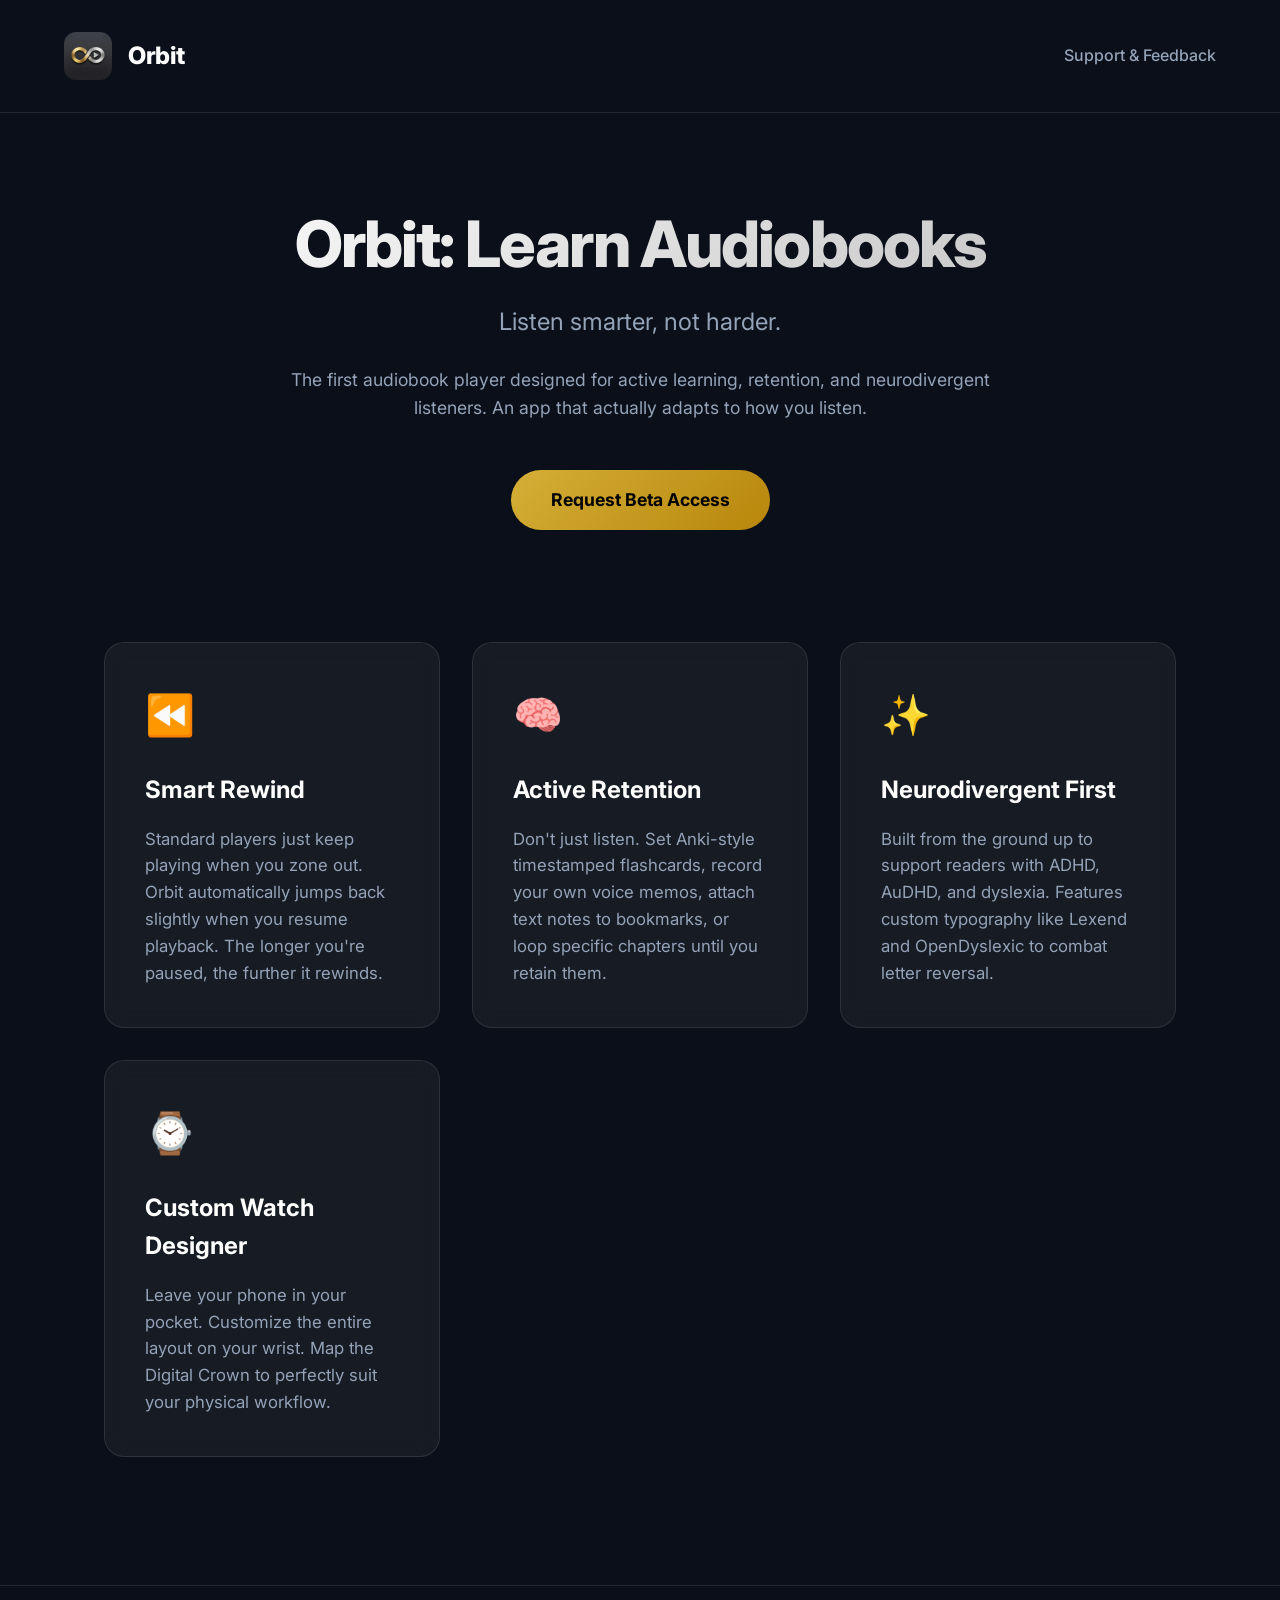
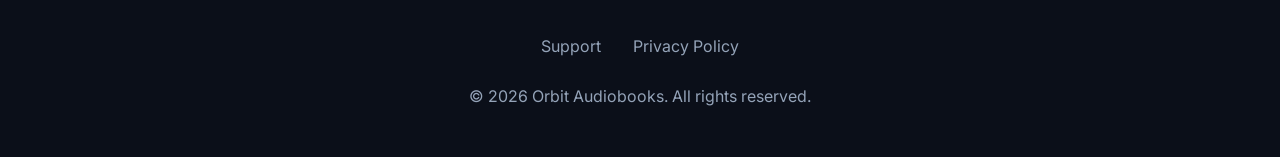
==== docs/index.html @ 8f9b7d18 "Add GitHub Pages site for Marketing and Privacy Policy" ====
<!DOCTYPE html>
<html lang="en">
<head>
    <meta charset="UTF-8">
    <meta name="viewport" content="width=device-width, initial-scale=1.0">
    <title>Orbit: Learn Audiobooks</title>
    <meta name="description" content="Orbit is the first audiobook player designed for active learning, retention, and neurodivergent listeners.">
    <link rel="stylesheet" href="styles.css">
    <!-- Favicon -->
    <link rel="icon" type="image/png" href="assets/icon.png">
</head>
<body>
    <header>
        <div class="logo-container">
            <img src="assets/icon.png" alt="Orbit App Icon">
            <span class="logo-text">Orbit</span>
        </div>
        <nav>
            <a href="https://github.com/dfakkeldy/Orbit_Audiobooks/issues" target="_blank" rel="noopener noreferrer">Support & Feedback</a>
        </nav>
    </header>

    <main>
        <section class="hero">
            <h1>Orbit: Learn Audiobooks</h1>
            <p>Listen smarter, not harder.</p>
            <p style="font-size: 1.1rem; max-width: 700px; margin: -1.5rem auto 3rem auto; color: var(--text-secondary);">
                The first audiobook player designed for active learning, retention, and neurodivergent listeners. An app that actually adapts to how you listen.
            </p>
            <!-- Using an anchor pointing to GitHub Issues as a placeholder since it's in beta -->
            <a href="https://github.com/dfakkeldy/Orbit_Audiobooks/issues" class="cta-button" target="_blank" rel="noopener noreferrer">Request Beta Access</a>
        </section>

        <section class="features">
            <div class="feature-card">
                <div class="feature-icon">⏪</div>
                <h3>Smart Rewind</h3>
                <p>Standard players just keep playing when you zone out. Orbit automatically jumps back slightly when you resume playback. The longer you're paused, the further it rewinds.</p>
            </div>
            
            <div class="feature-card">
                <div class="feature-icon">🧠</div>
                <h3>Active Retention</h3>
                <p>Don't just listen. Set Anki-style timestamped flashcards, record your own voice memos, attach text notes to bookmarks, or loop specific chapters until you retain them.</p>
            </div>
            
            <div class="feature-card">
                <div class="feature-icon">✨</div>
                <h3>Neurodivergent First</h3>
                <p>Built from the ground up to support readers with ADHD, AuDHD, and dyslexia. Features custom typography like Lexend and OpenDyslexic to combat letter reversal.</p>
            </div>

            <div class="feature-card">
                <div class="feature-icon">⌚</div>
                <h3>Custom Watch Designer</h3>
                <p>Leave your phone in your pocket. Customize the entire layout on your wrist. Map the Digital Crown to perfectly suit your physical workflow.</p>
            </div>
        </section>
    </main>

    <footer>
        <div class="footer-links">
            <a href="https://github.com/dfakkeldy/Orbit_Audiobooks/issues" target="_blank" rel="noopener noreferrer">Support</a>
            <a href="privacy.html">Privacy Policy</a>
        </div>
        <p>&copy; 2026 Orbit Audiobooks. All rights reserved.</p>
    </footer>
</body>
</html>
---- docs/styles.css ----
@import url('https://fonts.googleapis.com/css2?family=Inter:wght@400;500;700;800&display=swap');

:root {
  --bg-color: #0b0f19;
  --text-primary: #ffffff;
  --text-secondary: #94a3b8;
  --accent-gold: #d4af37;
  --accent-silver: #c0c0c0;
  --glass-bg: rgba(255, 255, 255, 0.05);
  --glass-border: rgba(255, 255, 255, 0.1);
}

* {
  margin: 0;
  padding: 0;
  box-sizing: border-box;
}

body {
  font-family: 'Inter', sans-serif;
  background-color: var(--bg-color);
  color: var(--text-primary);
  line-height: 1.6;
  min-height: 100vh;
  display: flex;
  flex-direction: column;
}

/* Header */
header {
  padding: 2rem 5%;
  display: flex;
  justify-content: space-between;
  align-items: center;
  border-bottom: 1px solid var(--glass-border);
}

.logo-container {
  display: flex;
  align-items: center;
  gap: 1rem;
}

.logo-container img {
  width: 48px;
  height: 48px;
  border-radius: 12px;
}

.logo-text {
  font-size: 1.5rem;
  font-weight: 800;
  letter-spacing: -0.02em;
}

nav a {
  color: var(--text-secondary);
  text-decoration: none;
  font-weight: 500;
  transition: color 0.2s;
}

nav a:hover {
  color: var(--text-primary);
}

/* Main Content */
main {
  flex: 1;
  padding: 4rem 5%;
  max-width: 1200px;
  margin: 0 auto;
}

.hero {
  text-align: center;
  margin-bottom: 5rem;
  padding: 2rem 0;
}

.hero h1 {
  font-size: 4rem;
  font-weight: 800;
  line-height: 1.1;
  margin-bottom: 1.5rem;
  background: linear-gradient(135deg, #ffffff 0%, var(--accent-silver) 100%);
  -webkit-background-clip: text;
  -webkit-text-fill-color: transparent;
  letter-spacing: -0.03em;
}

.hero p {
  font-size: 1.5rem;
  color: var(--text-secondary);
  max-width: 600px;
  margin: 0 auto 3rem auto;
}

.cta-button {
  display: inline-block;
  background: linear-gradient(135deg, var(--accent-gold) 0%, #b8860b 100%);
  color: #000;
  padding: 1rem 2.5rem;
  border-radius: 30px;
  text-decoration: none;
  font-weight: 700;
  font-size: 1.1rem;
  transition: transform 0.2s, box-shadow 0.2s;
  border: none;
  cursor: pointer;
}

.cta-button:hover {
  transform: translateY(-2px);
  box-shadow: 0 10px 20px rgba(212, 175, 55, 0.2);
}

/* Features Grid */
.features {
  display: grid;
  grid-template-columns: repeat(auto-fit, minmax(300px, 1fr));
  gap: 2rem;
  margin-bottom: 4rem;
}

.feature-card {
  background: var(--glass-bg);
  border: 1px solid var(--glass-border);
  border-radius: 20px;
  padding: 2.5rem;
  backdrop-filter: blur(10px);
  transition: transform 0.3s ease, background 0.3s ease;
}

.feature-card:hover {
  transform: translateY(-5px);
  background: rgba(255, 255, 255, 0.08);
}

.feature-icon {
  font-size: 2.5rem;
  margin-bottom: 1.5rem;
}

.feature-card h3 {
  font-size: 1.5rem;
  margin-bottom: 1rem;
  font-weight: 700;
}

.feature-card p {
  color: var(--text-secondary);
  font-size: 1.05rem;
}

/* Privacy Policy specific */
.legal-content {
  max-width: 800px;
  margin: 0 auto;
}

.legal-content h1 {
  font-size: 2.5rem;
  margin-bottom: 1rem;
}

.legal-content h2 {
  font-size: 1.5rem;
  margin-top: 2rem;
  margin-bottom: 1rem;
  color: var(--accent-gold);
}

.legal-content p, .legal-content ul {
  margin-bottom: 1.5rem;
  color: var(--text-secondary);
}

.legal-content ul {
  padding-left: 1.5rem;
}

/* Footer */
footer {
  text-align: center;
  padding: 3rem 5%;
  border-top: 1px solid var(--glass-border);
  color: var(--text-secondary);
}

.footer-links {
  display: flex;
  justify-content: center;
  gap: 2rem;
  margin-bottom: 1.5rem;
}

.footer-links a {
  color: var(--text-secondary);
  text-decoration: none;
  transition: color 0.2s;
}

.footer-links a:hover {
  color: var(--text-primary);
}

@media (max-width: 768px) {
  .hero h1 {
    font-size: 2.5rem;
  }
  .hero p {
    font-size: 1.2rem;
  }
}
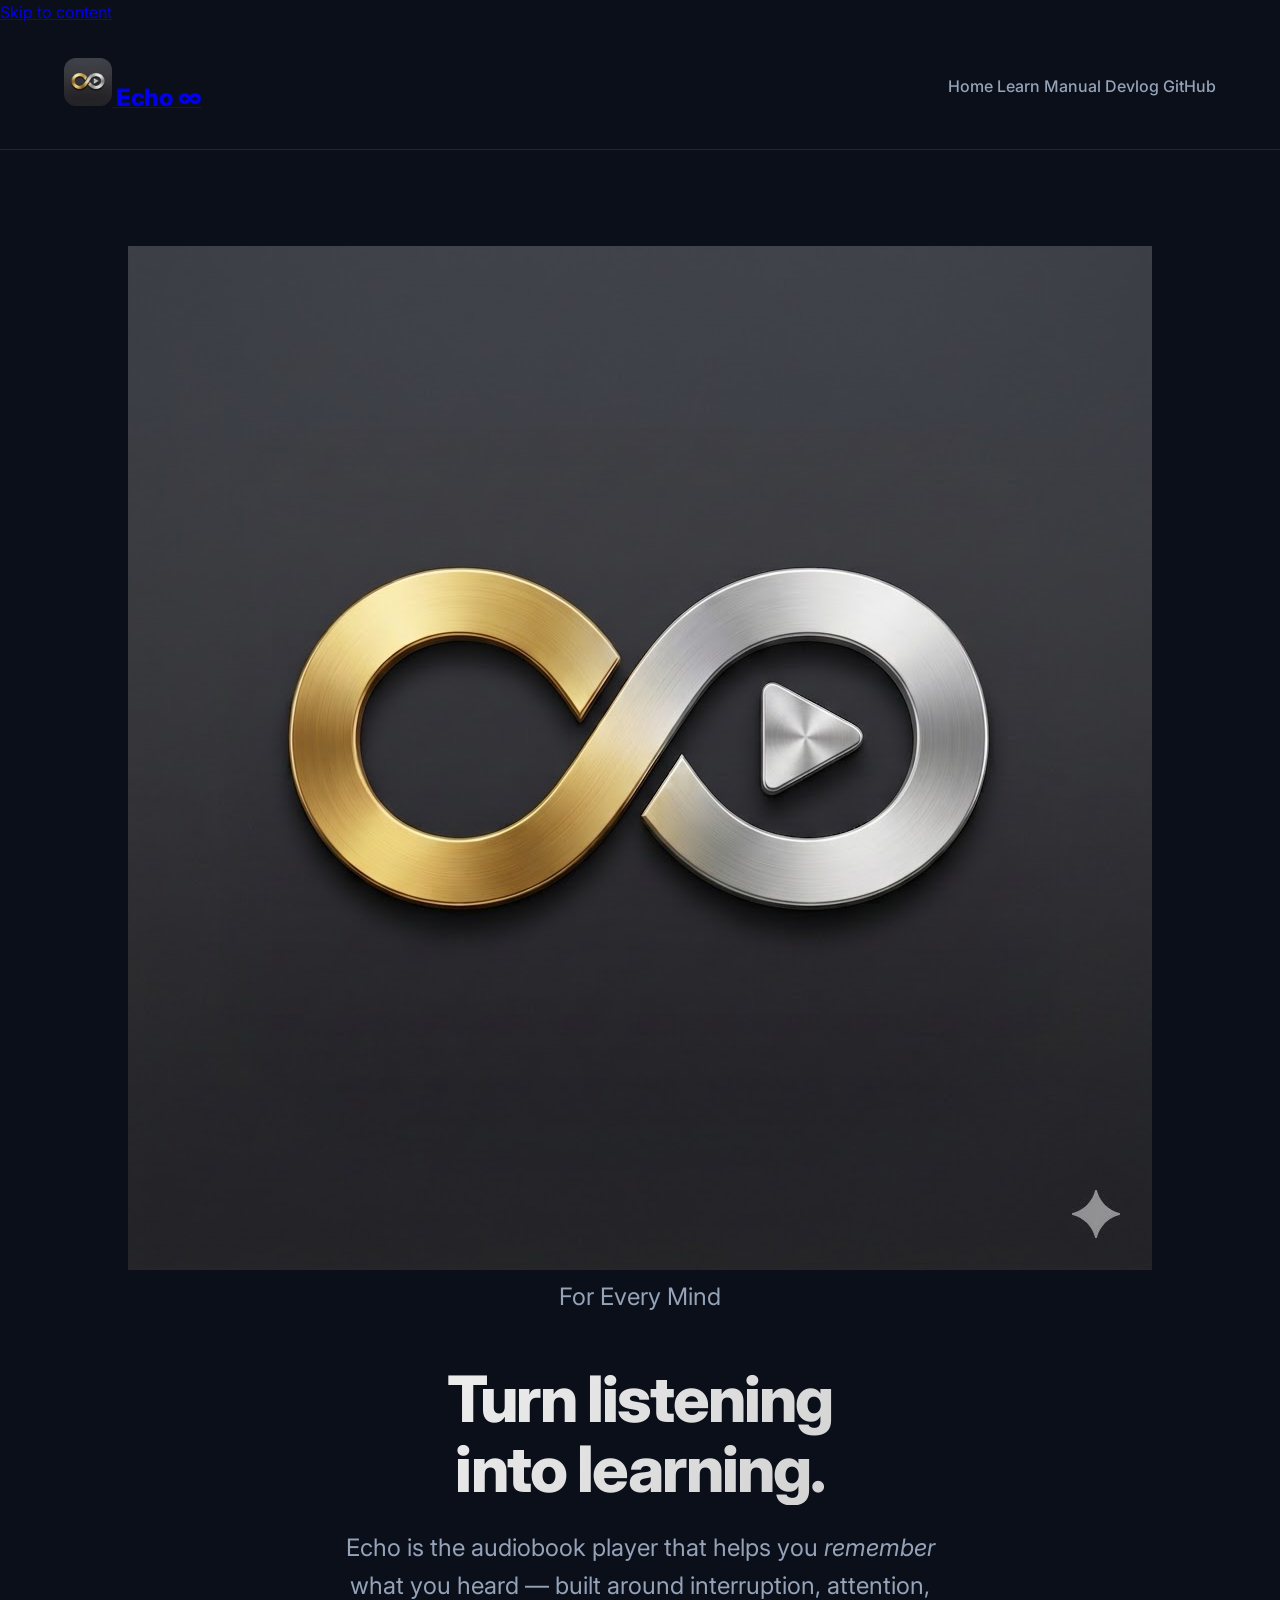
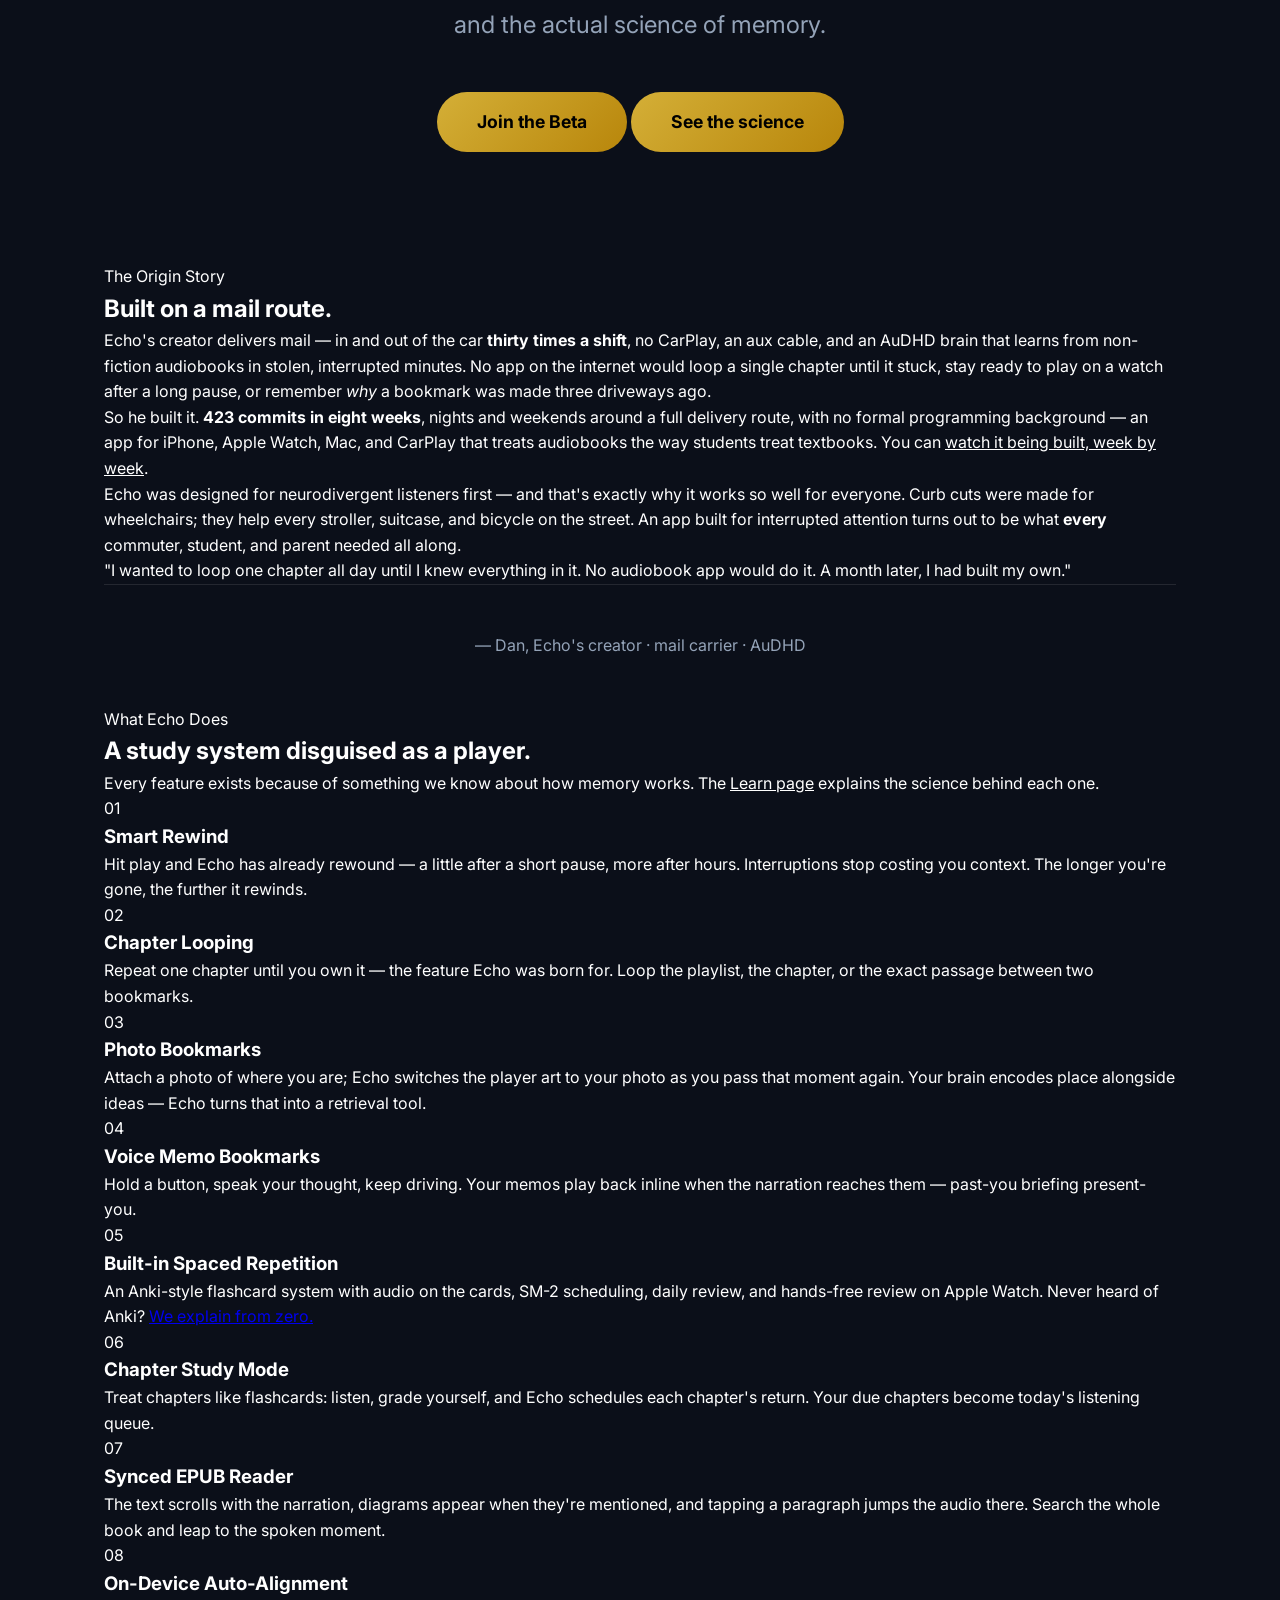
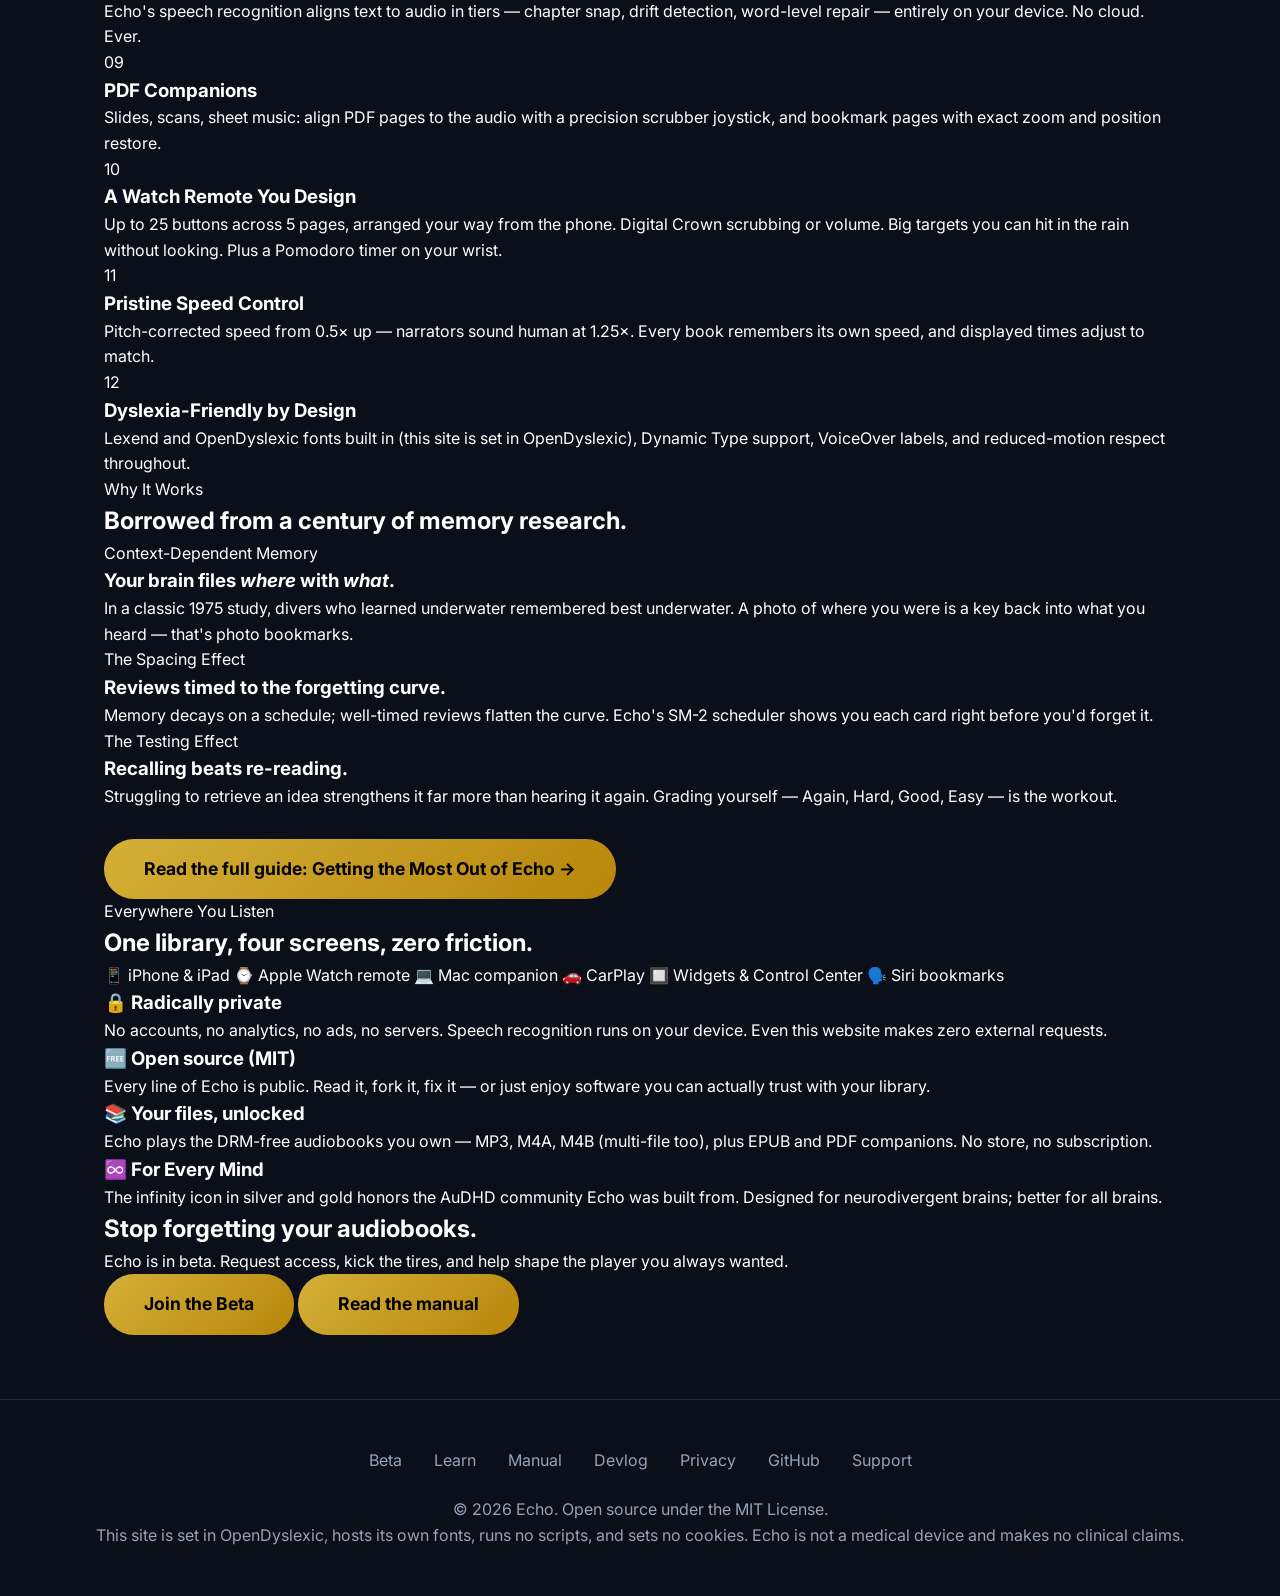
==== commit 7611b3e0: "docs(testflight): add beta funnel page, tester guide, and version-controlled TestFlight copy - docs/" ====
--- a/docs/index.html
+++ b/docs/index.html
@@ -3,67 +3,245 @@
 <head>
     <meta charset="UTF-8">
     <meta name="viewport" content="width=device-width, initial-scale=1.0">
-    <title>Orbit: Learn Audiobooks</title>
-    <meta name="description" content="Orbit is the first audiobook player designed for active learning, retention, and neurodivergent listeners.">
+    <title>Echo: Audiobook Study Player — Turn Listening into Learning</title>
+    <meta name="description" content="Echo is the open-source audiobook player built for learning and retention: chapter looping, smart rewind, photo & voice bookmarks, a synced EPUB/PDF reader, and built-in spaced repetition. Designed for AuDHD brains. Better for every brain.">
+    <meta property="og:title" content="Echo: Audiobook Study Player">
+    <meta property="og:description" content="The audiobook player that helps you remember what you heard. For Every Mind.">
+    <meta property="og:image" content="https://dfakkeldy.github.io/Echo/assets/icon.png">
+    <meta property="og:url" content="https://dfakkeldy.github.io/Echo/">
+    <meta property="og:type" content="website">
     <link rel="stylesheet" href="styles.css">
-    <!-- Favicon -->
     <link rel="icon" type="image/png" href="assets/icon.png">
 </head>
 <body>
-    <header>
+    <a class="skip-link" href="#main">Skip to content</a>
+
+    <header class="site-header">
         <div class="logo-container">
-            <img src="assets/icon.png" alt="Orbit App Icon">
-            <span class="logo-text">Orbit</span>
+            <a href="index.html">
+                <img src="assets/icon.png" alt="Echo app icon — an infinity symbol in silver and gold">
+                <span class="logo-text">Echo <span class="infinity">∞</span></span>
+            </a>
         </div>
-        <nav>
-            <a href="https://github.com/dfakkeldy/Orbit_Audiobooks/issues" target="_blank" rel="noopener noreferrer">Support & Feedback</a>
+        <nav class="site-nav" aria-label="Main">
+            <a href="index.html" aria-current="page">Home</a>
+            <a href="learn.html">Learn</a>
+            <a href="manual.html">Manual</a>
+            <a href="devlog.html">Devlog</a>
+            <a class="nav-cta" href="https://github.com/dfakkeldy/Echo" target="_blank" rel="noopener noreferrer">GitHub</a>
         </nav>
     </header>
 
-    <main>
+    <main id="main">
         <section class="hero">
-            <h1>Orbit: Learn Audiobooks</h1>
-            <p>Listen smarter, not harder.</p>
-            <p style="font-size: 1.1rem; max-width: 700px; margin: -1.5rem auto 3rem auto; color: var(--text-secondary);">
-                The first audiobook player designed for active learning, retention, and neurodivergent listeners. An app that actually adapts to how you listen.
+            <div class="echo-stage" aria-hidden="true">
+                <div class="echo-ring"></div>
+                <div class="echo-ring"></div>
+                <div class="echo-ring"></div>
+                <img src="assets/icon.png" alt="">
+            </div>
+            <p class="hero-kicker fade-up">For Every Mind</p>
+            <h1 class="fade-up d1">Turn listening<br>into learning.</h1>
+            <p class="tagline fade-up d2">
+                Echo is the audiobook player that helps you <em>remember</em> what you heard —
+                built around interruption, attention, and the actual science of memory.
             </p>
-            <!-- Using an anchor pointing to GitHub Issues as a placeholder since it's in beta -->
-            <a href="https://github.com/dfakkeldy/Orbit_Audiobooks/issues" class="cta-button" target="_blank" rel="noopener noreferrer">Request Beta Access</a>
-        </section>
-
-        <section class="features">
-            <div class="feature-card">
-                <div class="feature-icon">⏪</div>
-                <h3>Smart Rewind</h3>
-                <p>Standard players just keep playing when you zone out. Orbit automatically jumps back slightly when you resume playback. The longer you're paused, the further it rewinds.</p>
-            </div>
-            
-            <div class="feature-card">
-                <div class="feature-icon">🧠</div>
-                <h3>Active Retention</h3>
-                <p>Don't just listen. Set Anki-style timestamped flashcards, record your own voice memos, attach text notes to bookmarks, or loop specific chapters until you retain them.</p>
-            </div>
-            
-            <div class="feature-card">
-                <div class="feature-icon">✨</div>
-                <h3>Neurodivergent First</h3>
-                <p>Built from the ground up to support readers with ADHD, AuDHD, and dyslexia. Features custom typography like Lexend and OpenDyslexic to combat letter reversal.</p>
-            </div>
-
-            <div class="feature-card">
-                <div class="feature-icon">⌚</div>
-                <h3>Custom Watch Designer</h3>
-                <p>Leave your phone in your pocket. Customize the entire layout on your wrist. Map the Digital Crown to perfectly suit your physical workflow.</p>
+            <div class="hero-ctas fade-up d3">
+                <a href="beta.html" class="cta-button">Join the Beta</a>
+                <a href="learn.html" class="cta-button secondary">See the science</a>
+            </div>
+        </section>
+
+        <section class="band" aria-labelledby="story-title">
+            <p class="section-label">The Origin Story</p>
+            <h2 class="section-title" id="story-title">Built on a mail route.</h2>
+            <div class="story">
+                <div class="story-text">
+                    <p>
+                        Echo's creator delivers mail — in and out of the car <strong>thirty times a shift</strong>,
+                        no CarPlay, an aux cable, and an AuDHD brain that learns from non-fiction audiobooks
+                        in stolen, interrupted minutes. No app on the internet would loop a single chapter until
+                        it stuck, stay ready to play on a watch after a long pause, or remember <em>why</em> a
+                        bookmark was made three driveways ago.
+                    </p>
+                    <p>
+                        So he built it. <strong>423 commits in eight weeks</strong>, nights and weekends around a
+                        full delivery route, with no formal programming background — an app for iPhone, Apple Watch,
+                        Mac, and CarPlay that treats audiobooks the way students treat textbooks. You can
+                        <a href="devlog.html" style="color: var(--link);">watch it being built, week by week</a>.
+                    </p>
+                    <p>
+                        Echo was designed for neurodivergent listeners first — and that's exactly why it works so
+                        well for everyone. Curb cuts were made for wheelchairs; they help every stroller, suitcase,
+                        and bicycle on the street. An app built for interrupted attention turns out to be what
+                        <strong>every</strong> commuter, student, and parent needed all along.
+                    </p>
+                </div>
+                <blockquote class="story-quote">
+                    "I wanted to loop one chapter all day until I knew everything in it.
+                    No audiobook app would do it. A month later, I had built my own."
+                    <footer>— Dan, Echo's creator · mail carrier · AuDHD</footer>
+                </blockquote>
+            </div>
+        </section>
+
+        <section class="band" aria-labelledby="features-title">
+            <p class="section-label">What Echo Does</p>
+            <h2 class="section-title" id="features-title">A study system disguised as a player.</h2>
+            <p class="section-lead">
+                Every feature exists because of something we know about how memory works.
+                The <a href="learn.html" style="color: var(--link);">Learn page</a> explains the science behind each one.
+            </p>
+            <div class="num-grid">
+                <article class="num-card">
+                    <span class="num">01</span>
+                    <h3>Smart Rewind</h3>
+                    <p>Hit play and Echo has already rewound — a little after a short pause, more after hours. Interruptions stop costing you context. The longer you're gone, the further it rewinds.</p>
+                </article>
+                <article class="num-card">
+                    <span class="num">02</span>
+                    <h3>Chapter Looping</h3>
+                    <p>Repeat one chapter until you own it — the feature Echo was born for. Loop the playlist, the chapter, or the exact passage between two bookmarks.</p>
+                </article>
+                <article class="num-card">
+                    <span class="num">03</span>
+                    <h3>Photo Bookmarks</h3>
+                    <p>Attach a photo of where you are; Echo switches the player art to your photo as you pass that moment again. Your brain encodes place alongside ideas — Echo turns that into a retrieval tool.</p>
+                </article>
+                <article class="num-card">
+                    <span class="num">04</span>
+                    <h3>Voice Memo Bookmarks</h3>
+                    <p>Hold a button, speak your thought, keep driving. Your memos play back inline when the narration reaches them — past-you briefing present-you.</p>
+                </article>
+                <article class="num-card">
+                    <span class="num">05</span>
+                    <h3>Built-in Spaced Repetition</h3>
+                    <p>An Anki-style flashcard system with audio on the cards, SM-2 scheduling, daily review, and hands-free review on Apple Watch. Never heard of Anki? <a href="learn.html#srs">We explain from zero.</a></p>
+                </article>
+                <article class="num-card">
+                    <span class="num">06</span>
+                    <h3>Chapter Study Mode</h3>
+                    <p>Treat chapters like flashcards: listen, grade yourself, and Echo schedules each chapter's return. Your due chapters become today's listening queue.</p>
+                </article>
+                <article class="num-card">
+                    <span class="num">07</span>
+                    <h3>Synced EPUB Reader</h3>
+                    <p>The text scrolls with the narration, diagrams appear when they're mentioned, and tapping a paragraph jumps the audio there. Search the whole book and leap to the spoken moment.</p>
+                </article>
+                <article class="num-card">
+                    <span class="num">08</span>
+                    <h3>On-Device Auto-Alignment</h3>
+                    <p>Echo's speech recognition aligns text to audio in tiers — chapter snap, drift detection, word-level repair — entirely on your device. No cloud. Ever.</p>
+                </article>
+                <article class="num-card">
+                    <span class="num">09</span>
+                    <h3>PDF Companions</h3>
+                    <p>Slides, scans, sheet music: align PDF pages to the audio with a precision scrubber joystick, and bookmark pages with exact zoom and position restore.</p>
+                </article>
+                <article class="num-card">
+                    <span class="num">10</span>
+                    <h3>A Watch Remote You Design</h3>
+                    <p>Up to 25 buttons across 5 pages, arranged your way from the phone. Digital Crown scrubbing or volume. Big targets you can hit in the rain without looking. Plus a Pomodoro timer on your wrist.</p>
+                </article>
+                <article class="num-card">
+                    <span class="num">11</span>
+                    <h3>Pristine Speed Control</h3>
+                    <p>Pitch-corrected speed from 0.5× up — narrators sound human at 1.25×. Every book remembers its own speed, and displayed times adjust to match.</p>
+                </article>
+                <article class="num-card">
+                    <span class="num">12</span>
+                    <h3>Dyslexia-Friendly by Design</h3>
+                    <p>Lexend and OpenDyslexic fonts built in (this site is set in OpenDyslexic), Dynamic Type support, VoiceOver labels, and reduced-motion respect throughout.</p>
+                </article>
+            </div>
+        </section>
+
+        <section class="band" aria-labelledby="science-title">
+            <p class="section-label">Why It Works</p>
+            <h2 class="section-title" id="science-title">Borrowed from a century of memory research.</h2>
+            <div class="science-strip">
+                <article class="science-card">
+                    <p class="phenomenon">Context-Dependent Memory</p>
+                    <h3>Your brain files <em>where</em> with <em>what</em>.</h3>
+                    <p>In a classic 1975 study, divers who learned underwater remembered best underwater. A photo of where you were is a key back into what you heard — that's photo bookmarks.</p>
+                </article>
+                <article class="science-card">
+                    <p class="phenomenon">The Spacing Effect</p>
+                    <h3>Reviews timed to the forgetting curve.</h3>
+                    <p>Memory decays on a schedule; well-timed reviews flatten the curve. Echo's SM-2 scheduler shows you each card right before you'd forget it.</p>
+                </article>
+                <article class="science-card">
+                    <p class="phenomenon">The Testing Effect</p>
+                    <h3>Recalling beats re-reading.</h3>
+                    <p>Struggling to retrieve an idea strengthens it far more than hearing it again. Grading yourself — Again, Hard, Good, Easy — is the workout.</p>
+                </article>
+            </div>
+            <p style="margin-top: 1.8rem;">
+                <a href="learn.html" class="cta-button secondary">Read the full guide: Getting the Most Out of Echo →</a>
+            </p>
+        </section>
+
+        <section class="band" aria-labelledby="platforms-title">
+            <p class="section-label">Everywhere You Listen</p>
+            <h2 class="section-title" id="platforms-title">One library, four screens, zero friction.</h2>
+            <div class="platform-row" role="list">
+                <span class="platform-chip" role="listitem">📱 iPhone &amp; iPad</span>
+                <span class="platform-chip" role="listitem">⌚ Apple Watch remote</span>
+                <span class="platform-chip" role="listitem">💻 Mac companion</span>
+                <span class="platform-chip" role="listitem">🚗 CarPlay</span>
+                <span class="platform-chip" role="listitem">🔲 Widgets &amp; Control Center</span>
+                <span class="platform-chip" role="listitem">🗣️ Siri bookmarks</span>
+            </div>
+        </section>
+
+        <section class="band">
+            <div class="trust-strip">
+                <div>
+                    <h3>🔒 Radically private</h3>
+                    <p>No accounts, no analytics, no ads, no servers. Speech recognition runs on your device. Even this website makes zero external requests.</p>
+                </div>
+                <div>
+                    <h3>🆓 Open source (MIT)</h3>
+                    <p>Every line of Echo is public. Read it, fork it, fix it — or just enjoy software you can actually trust with your library.</p>
+                </div>
+                <div>
+                    <h3>📚 Your files, unlocked</h3>
+                    <p>Echo plays the DRM-free audiobooks you own — MP3, M4A, M4B (multi-file too), plus EPUB and PDF companions. No store, no subscription.</p>
+                </div>
+                <div>
+                    <h3>♾️ For Every Mind</h3>
+                    <p>The infinity icon in silver and gold honors the AuDHD community Echo was built from. Designed for neurodivergent brains; better for all brains.</p>
+                </div>
+            </div>
+        </section>
+
+        <section class="band">
+            <div class="cta-final">
+                <h2>Stop forgetting your audiobooks.</h2>
+                <p>Echo is in beta. Request access, kick the tires, and help shape the player you always wanted.</p>
+                <div class="hero-ctas">
+                    <a href="beta.html" class="cta-button">Join the Beta</a>
+                    <a href="manual.html" class="cta-button secondary">Read the manual</a>
+                </div>
             </div>
         </section>
     </main>
 
-    <footer>
+    <footer class="site-footer">
         <div class="footer-links">
-            <a href="https://github.com/dfakkeldy/Orbit_Audiobooks/issues" target="_blank" rel="noopener noreferrer">Support</a>
-            <a href="privacy.html">Privacy Policy</a>
+            <a href="beta.html">Beta</a>
+            <a href="learn.html">Learn</a>
+            <a href="manual.html">Manual</a>
+            <a href="devlog.html">Devlog</a>
+            <a href="privacy.html">Privacy</a>
+            <a href="https://github.com/dfakkeldy/Echo" target="_blank" rel="noopener noreferrer">GitHub</a>
+            <a href="https://github.com/dfakkeldy/Echo/issues" target="_blank" rel="noopener noreferrer">Support</a>
         </div>
-        <p>&copy; 2026 Orbit Audiobooks. All rights reserved.</p>
+        <p>&copy; 2026 Echo. Open source under the MIT License.</p>
+        <p class="footer-fineprint">
+            This site is set in OpenDyslexic, hosts its own fonts, runs no scripts, and sets no cookies.
+            Echo is not a medical device and makes no clinical claims.
+        </p>
     </footer>
 </body>
 </html>
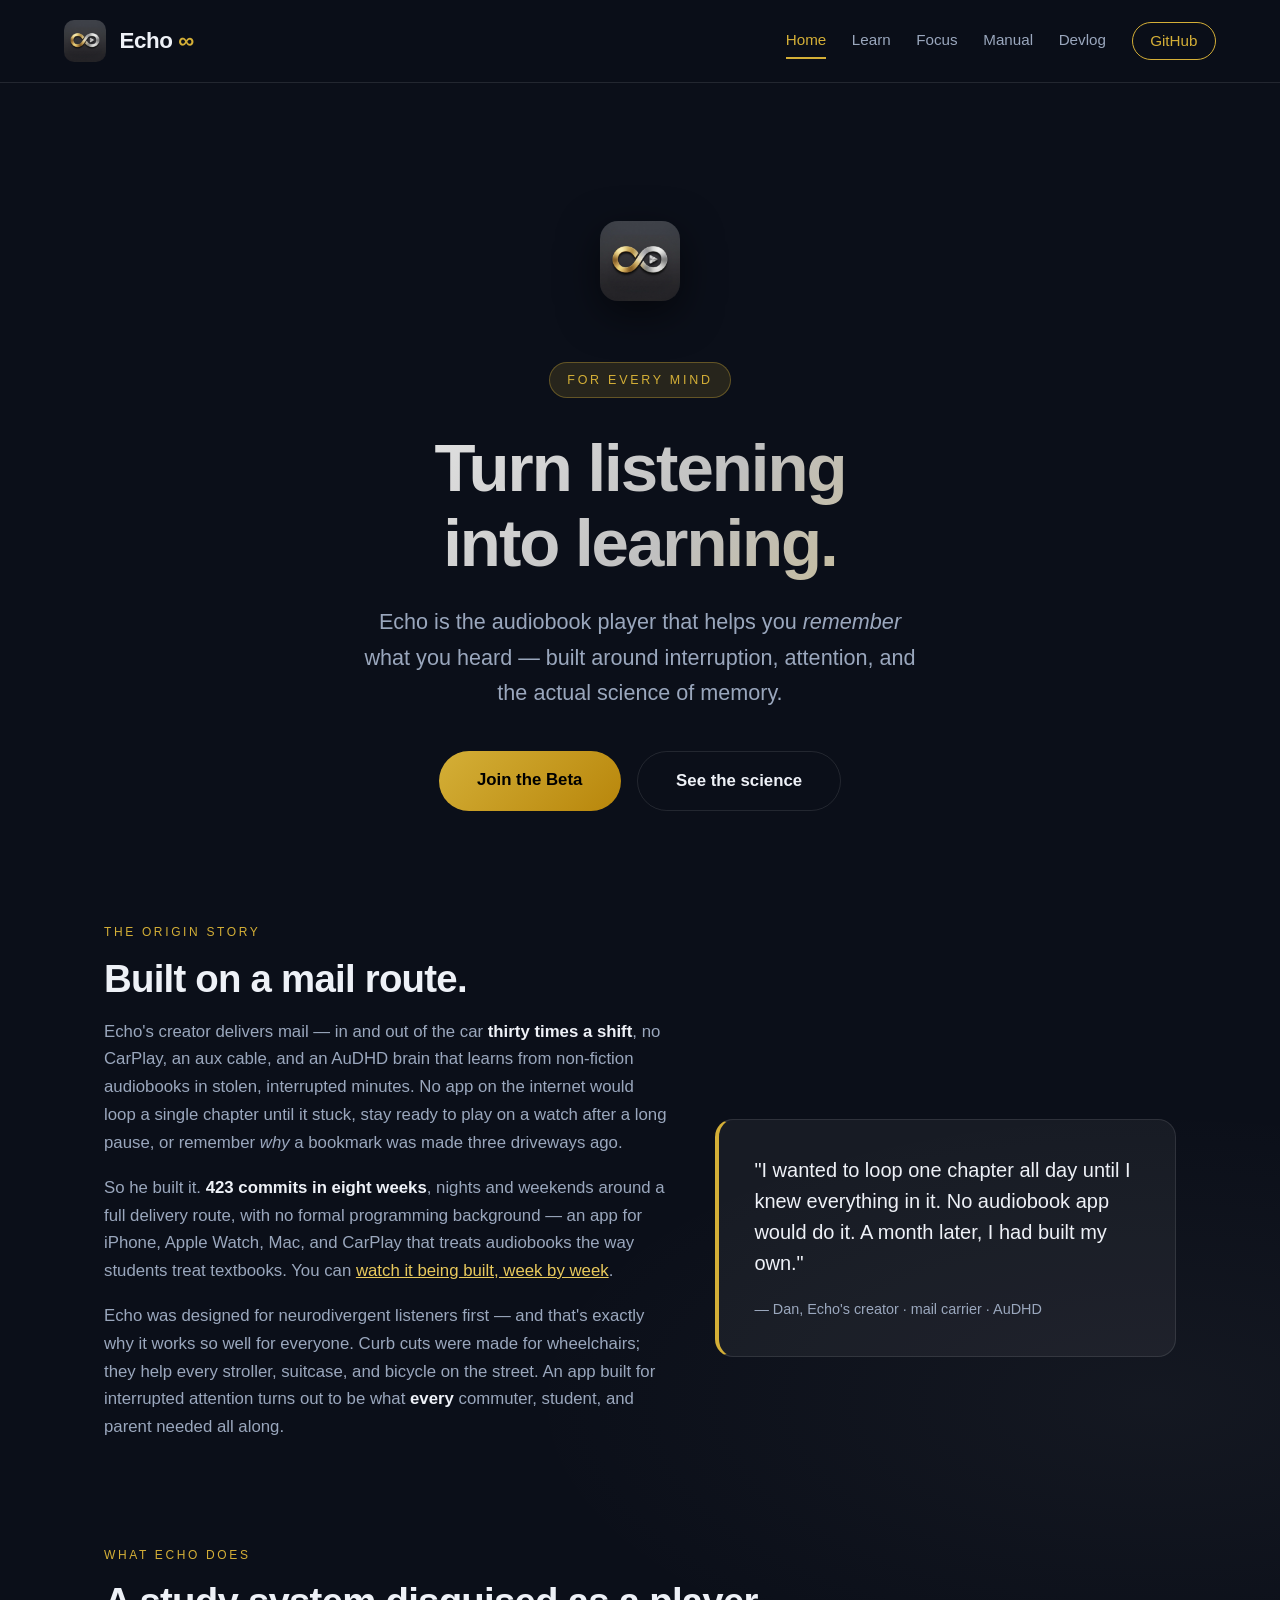
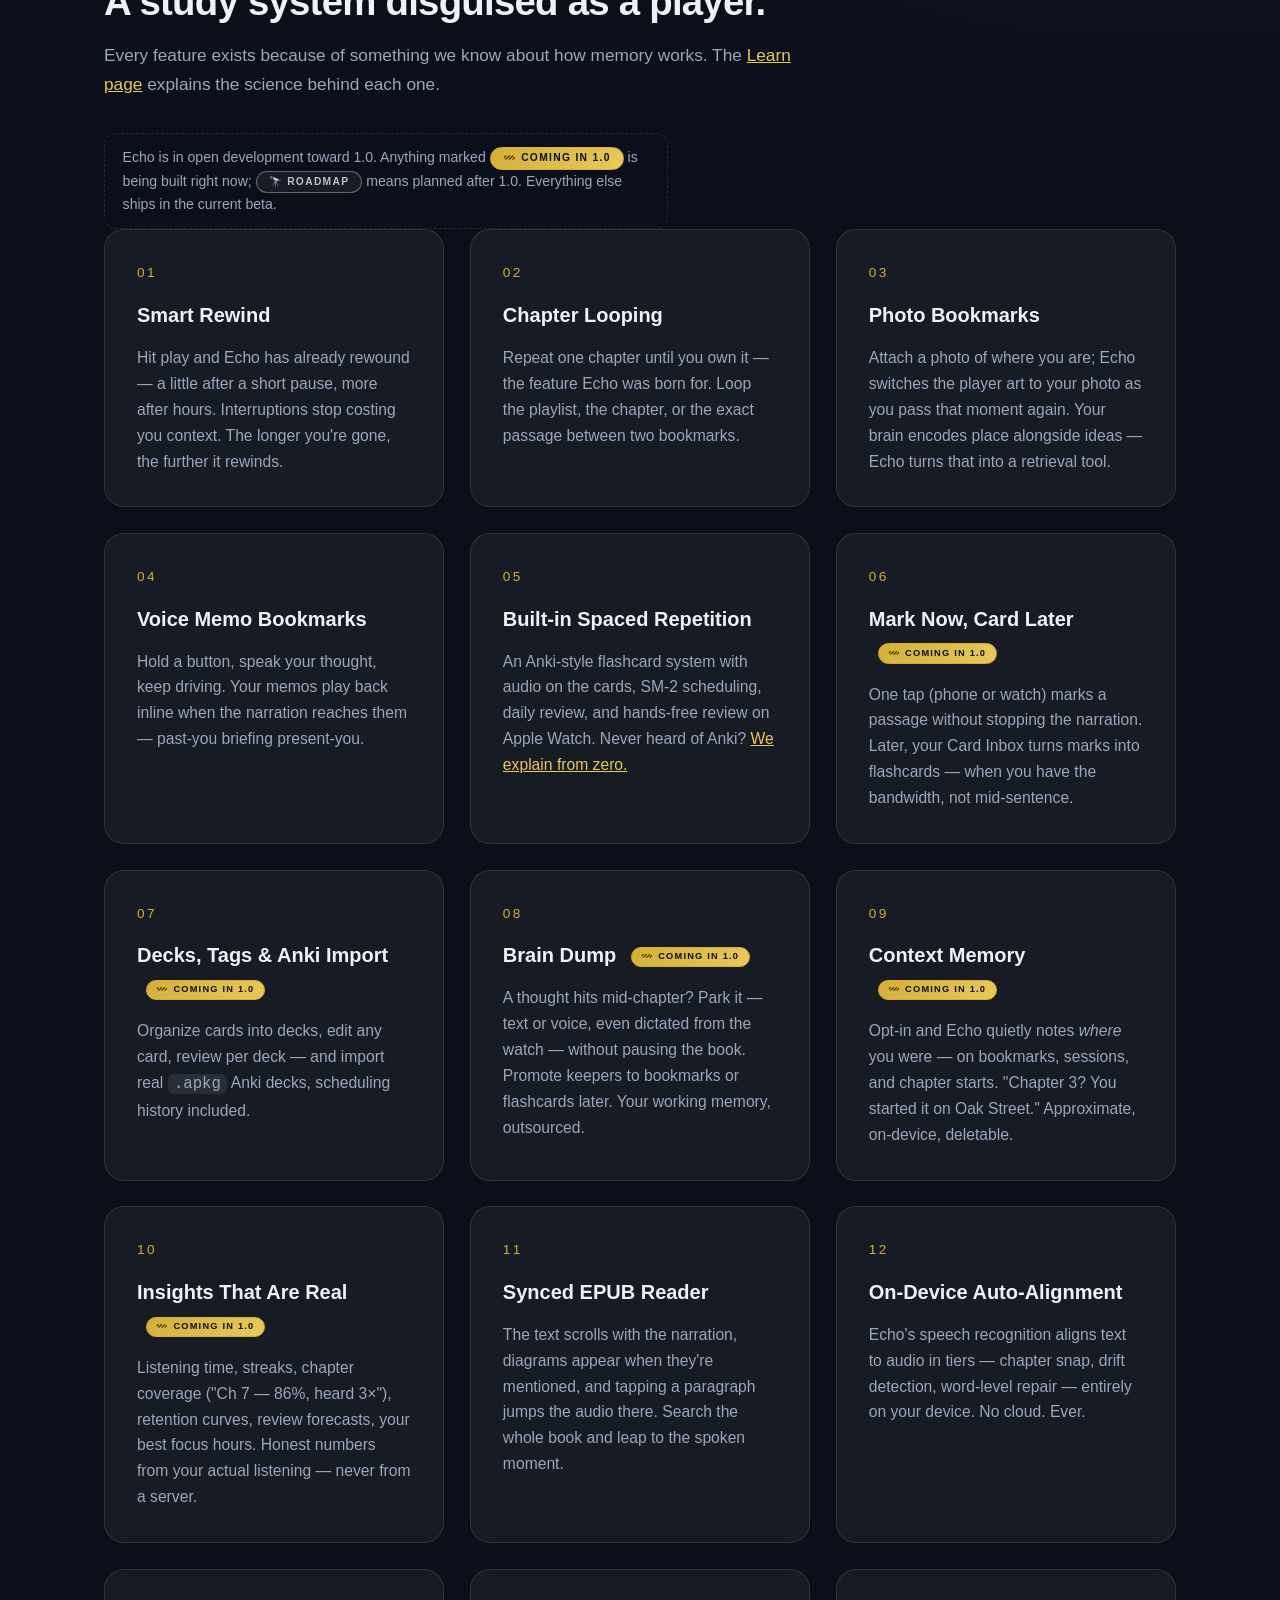
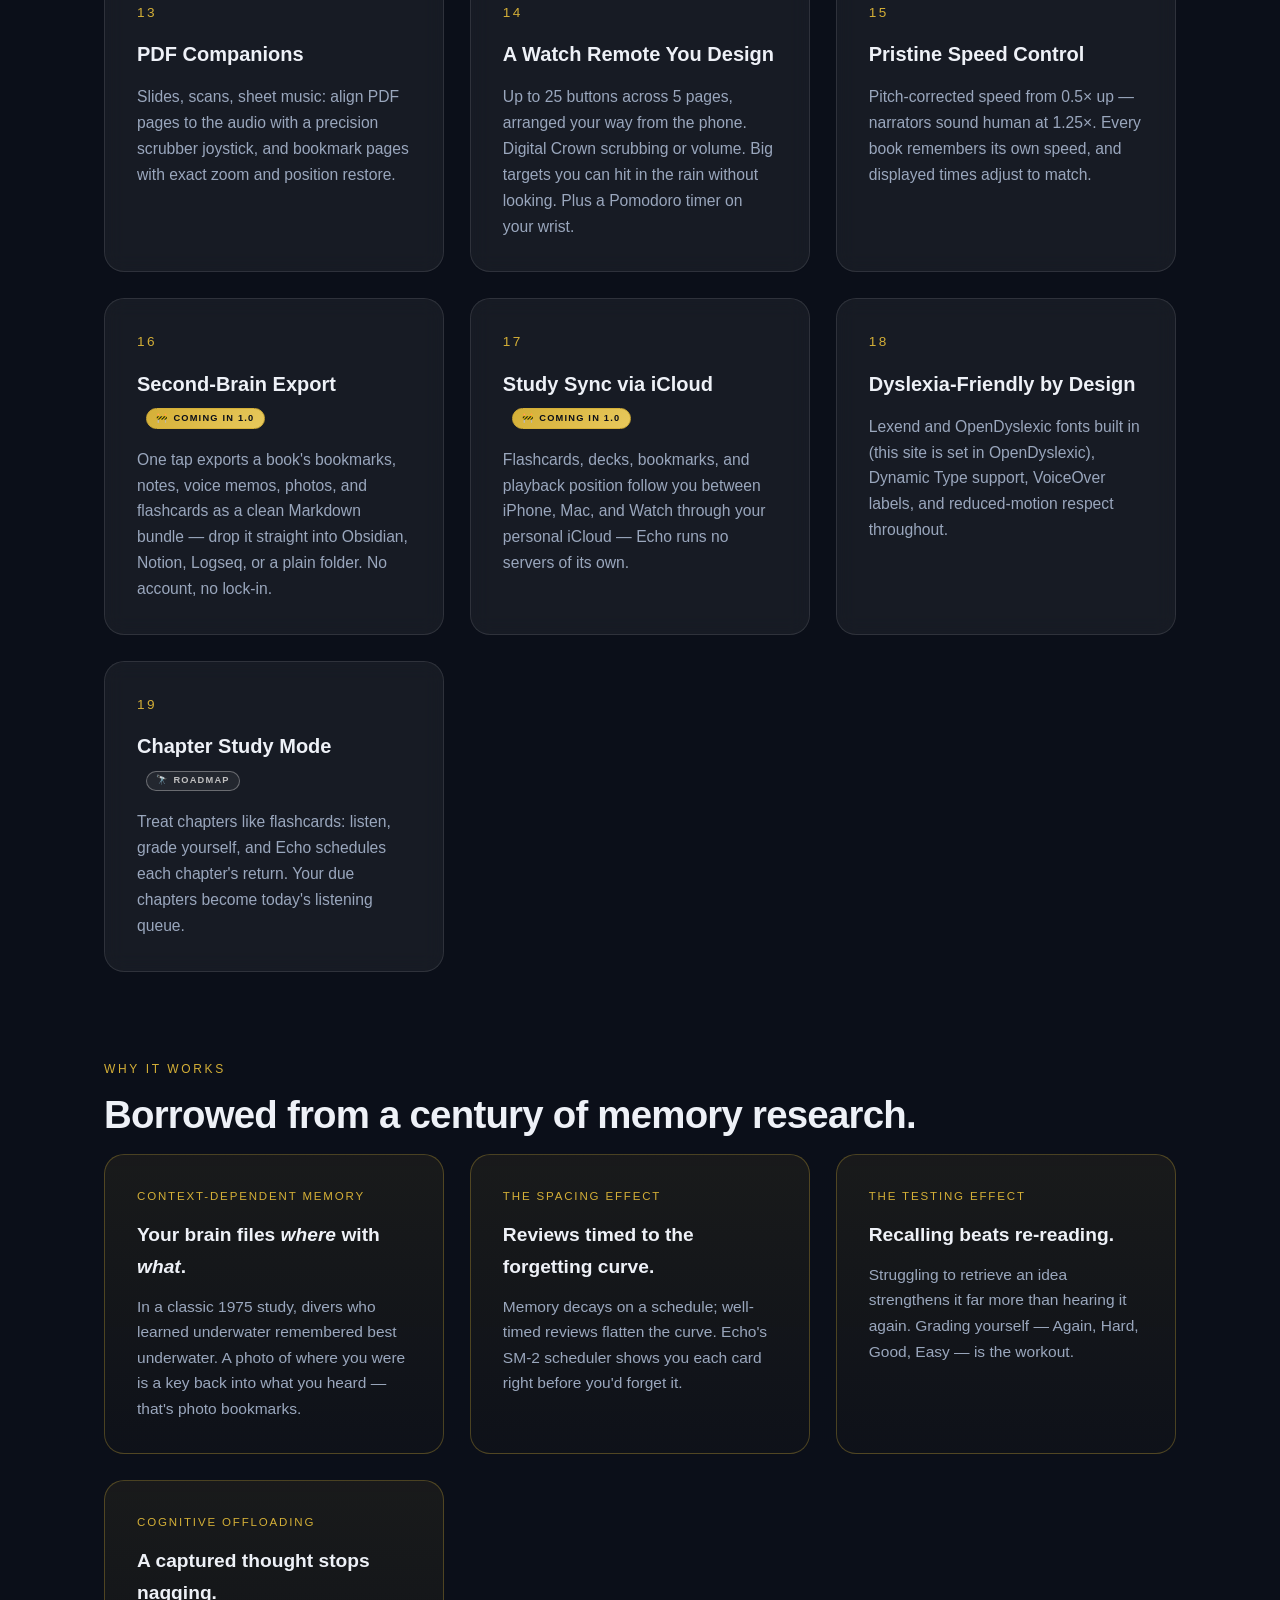
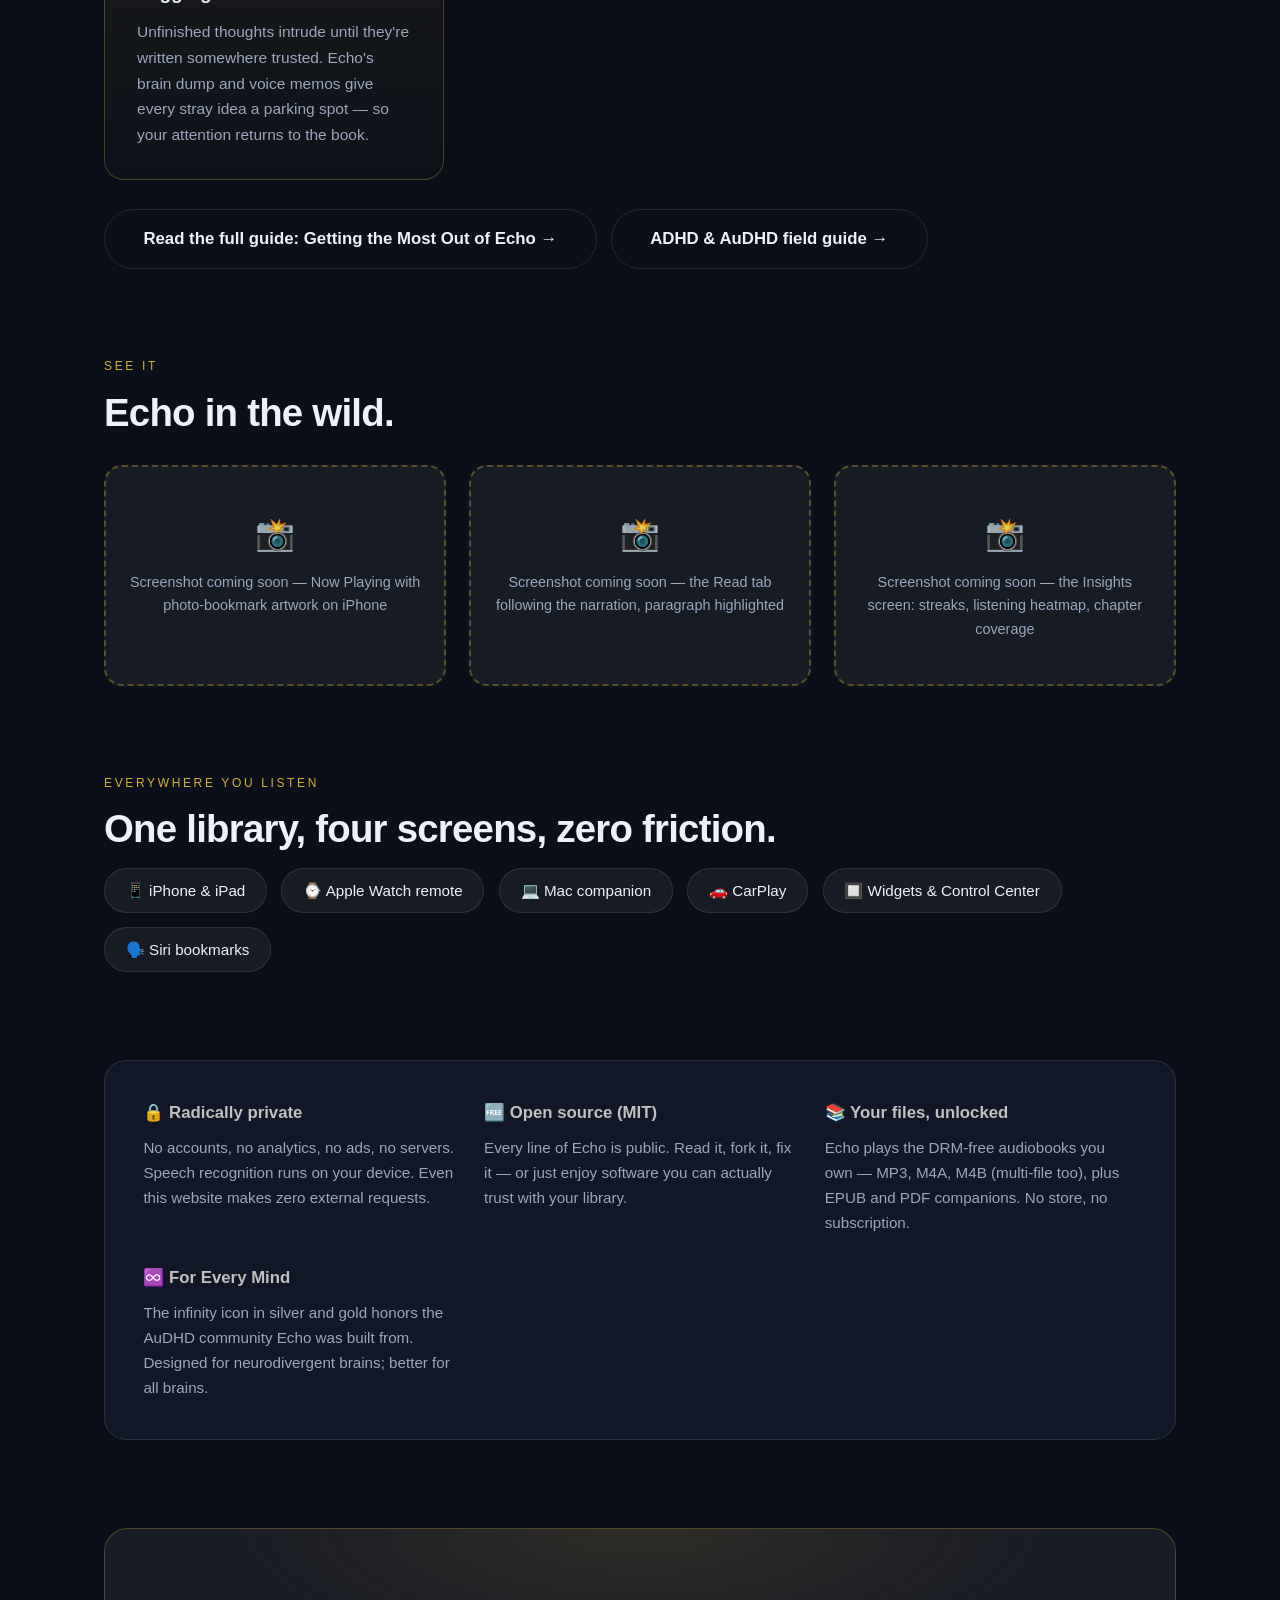
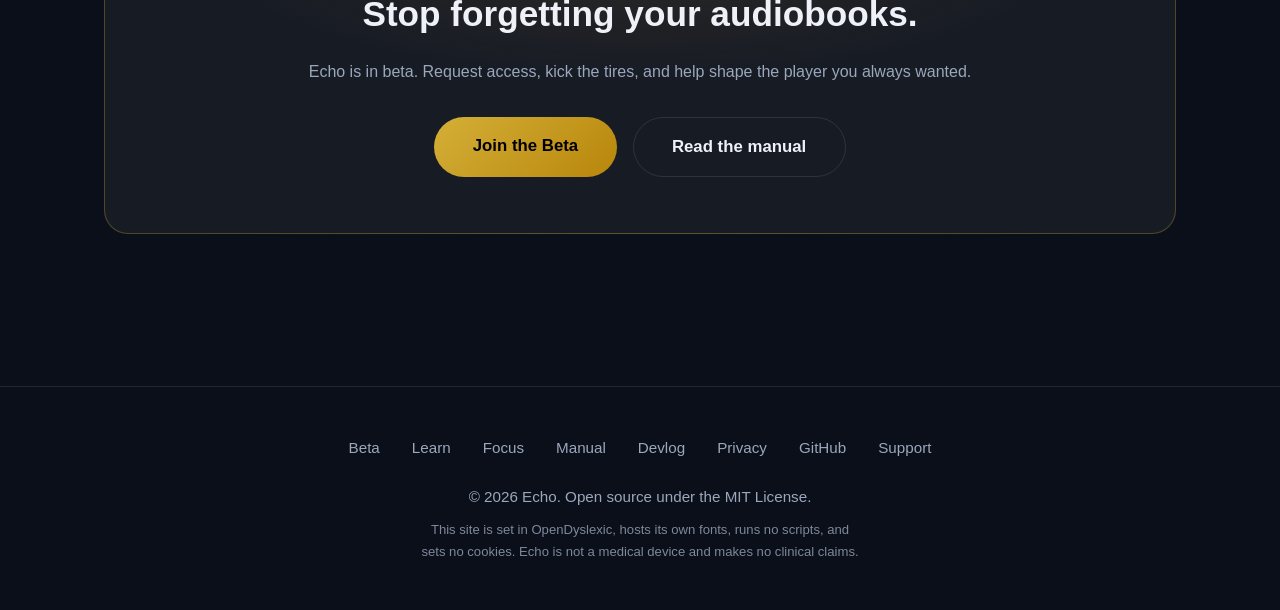
==== commit 4f3e7188: "docs(site): write v1.0 vision content with status tags across site, guides, and README - Homepage: f" ====
--- a/docs/index.html
+++ b/docs/index.html
@@ -26,6 +26,7 @@
         <nav class="site-nav" aria-label="Main">
             <a href="index.html" aria-current="page">Home</a>
             <a href="learn.html">Learn</a>
+            <a href="focus.html">Focus</a>
             <a href="manual.html">Manual</a>
             <a href="devlog.html">Devlog</a>
             <a class="nav-cta" href="https://github.com/dfakkeldy/Echo" target="_blank" rel="noopener noreferrer">GitHub</a>
@@ -92,6 +93,12 @@
                 Every feature exists because of something we know about how memory works.
                 The <a href="learn.html" style="color: var(--link);">Learn page</a> explains the science behind each one.
             </p>
+            <p class="tag-legend">
+                Echo is in open development toward 1.0. Anything marked
+                <span class="tag-soon" style="margin-left:0;">🚧 Coming in 1.0</span> is being built right now;
+                <span class="tag-future" style="margin-left:0;">🔭 Roadmap</span> means planned after 1.0.
+                Everything else ships in the current beta.
+            </p>
             <div class="num-grid">
                 <article class="num-card">
                     <span class="num">01</span>
@@ -120,38 +127,73 @@
                 </article>
                 <article class="num-card">
                     <span class="num">06</span>
-                    <h3>Chapter Study Mode</h3>
-                    <p>Treat chapters like flashcards: listen, grade yourself, and Echo schedules each chapter's return. Your due chapters become today's listening queue.</p>
+                    <h3>Mark Now, Card Later <span class="tag-soon">🚧 Coming in 1.0</span></h3>
+                    <p>One tap (phone or watch) marks a passage without stopping the narration. Later, your Card Inbox turns marks into flashcards — when you have the bandwidth, not mid-sentence.</p>
                 </article>
                 <article class="num-card">
                     <span class="num">07</span>
+                    <h3>Decks, Tags &amp; Anki Import <span class="tag-soon">🚧 Coming in 1.0</span></h3>
+                    <p>Organize cards into decks, edit any card, review per deck — and import real <code style="background:rgba(255,255,255,0.08);border-radius:6px;padding:0.05rem 0.4rem;">.apkg</code> Anki decks, scheduling history included.</p>
+                </article>
+                <article class="num-card">
+                    <span class="num">08</span>
+                    <h3>Brain Dump <span class="tag-soon">🚧 Coming in 1.0</span></h3>
+                    <p>A thought hits mid-chapter? Park it — text or voice, even dictated from the watch — without pausing the book. Promote keepers to bookmarks or flashcards later. Your working memory, outsourced.</p>
+                </article>
+                <article class="num-card">
+                    <span class="num">09</span>
+                    <h3>Context Memory <span class="tag-soon">🚧 Coming in 1.0</span></h3>
+                    <p>Opt-in and Echo quietly notes <em>where</em> you were — on bookmarks, sessions, and chapter starts. "Chapter 3? You started it on Oak Street." Approximate, on-device, deletable.</p>
+                </article>
+                <article class="num-card">
+                    <span class="num">10</span>
+                    <h3>Insights That Are Real <span class="tag-soon">🚧 Coming in 1.0</span></h3>
+                    <p>Listening time, streaks, chapter coverage ("Ch 7 — 86%, heard 3×"), retention curves, review forecasts, your best focus hours. Honest numbers from your actual listening — never from a server.</p>
+                </article>
+                <article class="num-card">
+                    <span class="num">11</span>
                     <h3>Synced EPUB Reader</h3>
                     <p>The text scrolls with the narration, diagrams appear when they're mentioned, and tapping a paragraph jumps the audio there. Search the whole book and leap to the spoken moment.</p>
                 </article>
                 <article class="num-card">
-                    <span class="num">08</span>
+                    <span class="num">12</span>
                     <h3>On-Device Auto-Alignment</h3>
                     <p>Echo's speech recognition aligns text to audio in tiers — chapter snap, drift detection, word-level repair — entirely on your device. No cloud. Ever.</p>
                 </article>
                 <article class="num-card">
-                    <span class="num">09</span>
+                    <span class="num">13</span>
                     <h3>PDF Companions</h3>
                     <p>Slides, scans, sheet music: align PDF pages to the audio with a precision scrubber joystick, and bookmark pages with exact zoom and position restore.</p>
                 </article>
                 <article class="num-card">
-                    <span class="num">10</span>
+                    <span class="num">14</span>
                     <h3>A Watch Remote You Design</h3>
                     <p>Up to 25 buttons across 5 pages, arranged your way from the phone. Digital Crown scrubbing or volume. Big targets you can hit in the rain without looking. Plus a Pomodoro timer on your wrist.</p>
                 </article>
                 <article class="num-card">
-                    <span class="num">11</span>
+                    <span class="num">15</span>
                     <h3>Pristine Speed Control</h3>
                     <p>Pitch-corrected speed from 0.5× up — narrators sound human at 1.25×. Every book remembers its own speed, and displayed times adjust to match.</p>
                 </article>
                 <article class="num-card">
-                    <span class="num">12</span>
+                    <span class="num">16</span>
+                    <h3>Second-Brain Export <span class="tag-soon">🚧 Coming in 1.0</span></h3>
+                    <p>One tap exports a book's bookmarks, notes, voice memos, photos, and flashcards as a clean Markdown bundle — drop it straight into Obsidian, Notion, Logseq, or a plain folder. No account, no lock-in.</p>
+                </article>
+                <article class="num-card">
+                    <span class="num">17</span>
+                    <h3>Study Sync via iCloud <span class="tag-soon">🚧 Coming in 1.0</span></h3>
+                    <p>Flashcards, decks, bookmarks, and playback position follow you between iPhone, Mac, and Watch through your personal iCloud — Echo runs no servers of its own.</p>
+                </article>
+                <article class="num-card">
+                    <span class="num">18</span>
                     <h3>Dyslexia-Friendly by Design</h3>
                     <p>Lexend and OpenDyslexic fonts built in (this site is set in OpenDyslexic), Dynamic Type support, VoiceOver labels, and reduced-motion respect throughout.</p>
+                </article>
+                <article class="num-card">
+                    <span class="num">19</span>
+                    <h3>Chapter Study Mode <span class="tag-future">🔭 Roadmap</span></h3>
+                    <p>Treat chapters like flashcards: listen, grade yourself, and Echo schedules each chapter's return. Your due chapters become today's listening queue.</p>
                 </article>
             </div>
         </section>
@@ -175,10 +217,35 @@
                     <h3>Recalling beats re-reading.</h3>
                     <p>Struggling to retrieve an idea strengthens it far more than hearing it again. Grading yourself — Again, Hard, Good, Easy — is the workout.</p>
                 </article>
+                <article class="science-card">
+                    <p class="phenomenon">Cognitive Offloading</p>
+                    <h3>A captured thought stops nagging.</h3>
+                    <p>Unfinished thoughts intrude until they're written somewhere trusted. Echo's brain dump and voice memos give every stray idea a parking spot — so your attention returns to the book.</p>
+                </article>
             </div>
             <p style="margin-top: 1.8rem;">
                 <a href="learn.html" class="cta-button secondary">Read the full guide: Getting the Most Out of Echo →</a>
+                <a href="focus.html" class="cta-button secondary" style="margin-left: 0.6rem;">ADHD &amp; AuDHD field guide →</a>
             </p>
+        </section>
+
+        <section class="band" aria-labelledby="shots-title">
+            <p class="section-label">See It</p>
+            <h2 class="section-title" id="shots-title">Echo in the wild.</h2>
+            <div class="shot-row">
+                <figure class="shot-placeholder">
+                    <span class="shot-icon" aria-hidden="true">📸</span>
+                    <figcaption>Screenshot coming soon — Now Playing with photo-bookmark artwork on iPhone</figcaption>
+                </figure>
+                <figure class="shot-placeholder">
+                    <span class="shot-icon" aria-hidden="true">📸</span>
+                    <figcaption>Screenshot coming soon — the Read tab following the narration, paragraph highlighted</figcaption>
+                </figure>
+                <figure class="shot-placeholder">
+                    <span class="shot-icon" aria-hidden="true">📸</span>
+                    <figcaption>Screenshot coming soon — the Insights screen: streaks, listening heatmap, chapter coverage</figcaption>
+                </figure>
+            </div>
         </section>
 
         <section class="band" aria-labelledby="platforms-title">
@@ -231,6 +298,7 @@
         <div class="footer-links">
             <a href="beta.html">Beta</a>
             <a href="learn.html">Learn</a>
+            <a href="focus.html">Focus</a>
             <a href="manual.html">Manual</a>
             <a href="devlog.html">Devlog</a>
             <a href="privacy.html">Privacy</a>
--- a/docs/styles.css
+++ b/docs/styles.css
@@ -1,13 +1,39 @@
-@import url('https://fonts.googleapis.com/css2?family=Inter:wght@400;500;700;800&display=swap');
+/* ===================================================================
+   Echo: Audiobook Study Player — site styles
+   Brand: deep night blue, silver + gold (AuDHD community colors),
+   OpenDyslexic everywhere (the accessibility thesis, worn proudly).
+   No external requests: fonts are self-hosted, there is no JS, no
+   analytics, no trackers. The site practices what the app preaches.
+   =================================================================== */
+
+@font-face {
+  font-family: 'OpenDyslexic';
+  src: url('assets/OpenDyslexic-Regular.woff2') format('woff2');
+  font-weight: normal;
+  font-style: normal;
+  font-display: swap;
+}
+
+@font-face {
+  font-family: 'OpenDyslexic';
+  src: url('assets/OpenDyslexic-Bold.woff2') format('woff2');
+  font-weight: bold;
+  font-style: normal;
+  font-display: swap;
+}
 
 :root {
   --bg-color: #0b0f19;
-  --text-primary: #ffffff;
-  --text-secondary: #94a3b8;
+  --bg-raised: #111726;
+  --text-primary: #eef1f7;
+  --text-secondary: #9aa7bd;
   --accent-gold: #d4af37;
+  --accent-gold-soft: rgba(212, 175, 55, 0.14);
   --accent-silver: #c0c0c0;
   --glass-bg: rgba(255, 255, 255, 0.05);
   --glass-border: rgba(255, 255, 255, 0.1);
+  --link: #e8c95c;
+  --max-prose: 72ch;
 }
 
 * {
@@ -16,95 +42,244 @@
   box-sizing: border-box;
 }
 
+html {
+  scroll-behavior: smooth;
+  scroll-padding-top: 6rem;
+}
+
 body {
-  font-family: 'Inter', sans-serif;
+  font-family: 'OpenDyslexic', sans-serif;
   background-color: var(--bg-color);
+  background-image:
+    radial-gradient(1200px 500px at 50% -10%, rgba(212, 175, 55, 0.07), transparent 70%),
+    radial-gradient(900px 420px at 90% 20%, rgba(192, 192, 192, 0.05), transparent 70%);
+  background-repeat: no-repeat;
   color: var(--text-primary);
-  line-height: 1.6;
+  line-height: 1.65;
   min-height: 100vh;
   display: flex;
   flex-direction: column;
 }
 
-/* Header */
-header {
-  padding: 2rem 5%;
+::selection {
+  background: var(--accent-gold);
+  color: #000;
+}
+
+a:focus-visible,
+button:focus-visible {
+  outline: 3px solid var(--accent-gold);
+  outline-offset: 3px;
+  border-radius: 4px;
+}
+
+.skip-link {
+  position: absolute;
+  left: -9999px;
+  top: 0;
+  background: var(--accent-gold);
+  color: #000;
+  padding: 0.6rem 1rem;
+  border-radius: 0 0 8px 0;
+  font-weight: bold;
+  z-index: 100;
+}
+
+.skip-link:focus {
+  left: 0;
+}
+
+/* ----------------------------------------------------------------- */
+/* Header                                                             */
+/* ----------------------------------------------------------------- */
+
+header.site-header {
+  padding: 1.25rem 5%;
   display: flex;
   justify-content: space-between;
   align-items: center;
+  gap: 1rem;
+  flex-wrap: wrap;
   border-bottom: 1px solid var(--glass-border);
+  position: sticky;
+  top: 0;
+  background: rgba(11, 15, 25, 0.85);
+  backdrop-filter: blur(12px);
+  -webkit-backdrop-filter: blur(12px);
+  z-index: 50;
 }
 
 .logo-container {
   display: flex;
   align-items: center;
-  gap: 1rem;
+  gap: 0.85rem;
+}
+
+.logo-container a {
+  display: flex;
+  align-items: center;
+  gap: 0.85rem;
+  text-decoration: none;
+  color: inherit;
 }
 
 .logo-container img {
-  width: 48px;
-  height: 48px;
-  border-radius: 12px;
+  width: 42px;
+  height: 42px;
+  border-radius: 10px;
 }
 
 .logo-text {
-  font-size: 1.5rem;
-  font-weight: 800;
+  font-size: 1.4rem;
+  font-weight: bold;
   letter-spacing: -0.02em;
 }
 
-nav a {
+.logo-text .infinity {
+  color: var(--accent-gold);
+}
+
+nav.site-nav {
+  display: flex;
+  align-items: center;
+  gap: 1.6rem;
+  flex-wrap: wrap;
+}
+
+nav.site-nav a {
   color: var(--text-secondary);
   text-decoration: none;
   font-weight: 500;
+  font-size: 0.95rem;
   transition: color 0.2s;
-}
-
-nav a:hover {
+  padding: 0.25rem 0;
+  border-bottom: 2px solid transparent;
+}
+
+nav.site-nav a:hover {
   color: var(--text-primary);
 }
 
-/* Main Content */
+nav.site-nav a[aria-current="page"] {
+  color: var(--accent-gold);
+  border-bottom-color: var(--accent-gold);
+}
+
+.nav-cta {
+  border: 1px solid var(--accent-gold);
+  border-radius: 999px;
+  padding: 0.35rem 1.1rem !important;
+  color: var(--accent-gold) !important;
+  border-bottom: 1px solid var(--accent-gold) !important;
+}
+
+.nav-cta:hover {
+  background: var(--accent-gold-soft);
+}
+
+/* ----------------------------------------------------------------- */
+/* Main / hero                                                        */
+/* ----------------------------------------------------------------- */
+
 main {
   flex: 1;
   padding: 4rem 5%;
   max-width: 1200px;
   margin: 0 auto;
+  width: 100%;
 }
 
 .hero {
   text-align: center;
   margin-bottom: 5rem;
-  padding: 2rem 0;
+  padding: 3rem 0 2rem;
+  position: relative;
+}
+
+.hero-kicker {
+  display: inline-block;
+  text-transform: uppercase;
+  letter-spacing: 0.22em;
+  font-size: 0.78rem;
+  color: var(--accent-gold);
+  border: 1px solid rgba(212, 175, 55, 0.35);
+  border-radius: 999px;
+  padding: 0.4rem 1.1rem;
+  margin-bottom: 2rem;
+  background: var(--accent-gold-soft);
 }
 
 .hero h1 {
-  font-size: 4rem;
-  font-weight: 800;
-  line-height: 1.1;
+  font-size: clamp(2.4rem, 6vw, 4.2rem);
+  font-weight: bold;
+  line-height: 1.12;
   margin-bottom: 1.5rem;
-  background: linear-gradient(135deg, #ffffff 0%, var(--accent-silver) 100%);
+  background: linear-gradient(135deg, #ffffff 0%, var(--accent-silver) 55%, var(--accent-gold) 130%);
   -webkit-background-clip: text;
+  background-clip: text;
   -webkit-text-fill-color: transparent;
   letter-spacing: -0.03em;
 }
 
-.hero p {
-  font-size: 1.5rem;
-  color: var(--text-secondary);
-  max-width: 600px;
-  margin: 0 auto 3rem auto;
+.hero p.tagline {
+  font-size: 1.35rem;
+  color: var(--text-secondary);
+  max-width: 46ch;
+  margin: 0 auto 2.5rem auto;
+}
+
+/* Echo ripple: concentric rings radiating from the app icon. */
+.echo-stage {
+  position: relative;
+  width: 132px;
+  height: 132px;
+  margin: 0 auto 2.2rem;
+}
+
+.echo-stage img {
+  position: absolute;
+  inset: 26px;
+  width: 80px;
+  height: 80px;
+  border-radius: 18px;
+  z-index: 2;
+  box-shadow: 0 12px 40px rgba(0, 0, 0, 0.55);
+}
+
+.echo-ring {
+  position: absolute;
+  inset: 0;
+  border: 1.5px solid var(--accent-gold);
+  border-radius: 50%;
+  opacity: 0;
+  animation: echoRipple 3.6s ease-out infinite;
+}
+
+.echo-ring:nth-child(2) { animation-delay: 1.2s; border-color: var(--accent-silver); }
+.echo-ring:nth-child(3) { animation-delay: 2.4s; }
+
+@keyframes echoRipple {
+  0%   { transform: scale(0.62); opacity: 0; }
+  18%  { opacity: 0.55; }
+  100% { transform: scale(1.55); opacity: 0; }
+}
+
+.hero-ctas {
+  display: flex;
+  gap: 1rem;
+  justify-content: center;
+  flex-wrap: wrap;
 }
 
 .cta-button {
   display: inline-block;
   background: linear-gradient(135deg, var(--accent-gold) 0%, #b8860b 100%);
   color: #000;
-  padding: 1rem 2.5rem;
+  padding: 0.95rem 2.4rem;
   border-radius: 30px;
   text-decoration: none;
-  font-weight: 700;
-  font-size: 1.1rem;
+  font-weight: bold;
+  font-size: 1.05rem;
   transition: transform 0.2s, box-shadow 0.2s;
   border: none;
   cursor: pointer;
@@ -112,48 +287,537 @@
 
 .cta-button:hover {
   transform: translateY(-2px);
-  box-shadow: 0 10px 20px rgba(212, 175, 55, 0.2);
-}
-
-/* Features Grid */
-.features {
+  box-shadow: 0 10px 24px rgba(212, 175, 55, 0.25);
+}
+
+.cta-button.secondary {
+  background: transparent;
+  color: var(--text-primary);
+  border: 1px solid var(--glass-border);
+}
+
+.cta-button.secondary:hover {
+  border-color: var(--accent-silver);
+  box-shadow: 0 10px 24px rgba(192, 192, 192, 0.12);
+}
+
+/* ----------------------------------------------------------------- */
+/* Section scaffolding                                                */
+/* ----------------------------------------------------------------- */
+
+section.band {
+  margin-bottom: 5.5rem;
+}
+
+.section-label {
+  text-transform: uppercase;
+  letter-spacing: 0.22em;
+  font-size: 0.75rem;
+  color: var(--accent-gold);
+  margin-bottom: 0.8rem;
+}
+
+.section-title {
+  font-size: clamp(1.7rem, 3.5vw, 2.4rem);
+  line-height: 1.2;
+  margin-bottom: 1rem;
+  letter-spacing: -0.02em;
+}
+
+.section-lead {
+  color: var(--text-secondary);
+  font-size: 1.08rem;
+  max-width: var(--max-prose);
+  margin-bottom: 2.2rem;
+}
+
+/* Story band */
+.story {
   display: grid;
-  grid-template-columns: repeat(auto-fit, minmax(300px, 1fr));
-  gap: 2rem;
-  margin-bottom: 4rem;
-}
-
-.feature-card {
+  grid-template-columns: 1.1fr 0.9fr;
+  gap: 3rem;
+  align-items: center;
+}
+
+.story-text p {
+  color: var(--text-secondary);
+  margin-bottom: 1.1rem;
+  font-size: 1.05rem;
+}
+
+.story-text strong {
+  color: var(--text-primary);
+}
+
+.story-quote {
+  background: var(--glass-bg);
+  border: 1px solid var(--glass-border);
+  border-left: 4px solid var(--accent-gold);
+  border-radius: 18px;
+  padding: 2.2rem;
+  font-size: 1.25rem;
+  line-height: 1.55;
+}
+
+.story-quote footer {
+  border: none;
+  padding: 1.2rem 0 0;
+  font-size: 0.9rem;
+  color: var(--text-secondary);
+  text-align: left;
+}
+
+/* Numbered feature grid */
+.features,
+.num-grid {
+  display: grid;
+  grid-template-columns: repeat(auto-fit, minmax(290px, 1fr));
+  gap: 1.6rem;
+}
+
+.feature-card,
+.num-card {
   background: var(--glass-bg);
   border: 1px solid var(--glass-border);
   border-radius: 20px;
-  padding: 2.5rem;
+  padding: 2rem;
   backdrop-filter: blur(10px);
-  transition: transform 0.3s ease, background 0.3s ease;
-}
-
-.feature-card:hover {
+  transition: transform 0.3s ease, background 0.3s ease, border-color 0.3s ease;
+}
+
+.feature-card:hover,
+.num-card:hover {
   transform: translateY(-5px);
   background: rgba(255, 255, 255, 0.08);
+  border-color: rgba(212, 175, 55, 0.35);
 }
 
 .feature-icon {
-  font-size: 2.5rem;
+  font-size: 2.2rem;
+  margin-bottom: 1.2rem;
+}
+
+.num-card .num {
+  font-size: 0.85rem;
+  color: var(--accent-gold);
+  letter-spacing: 0.18em;
+  display: block;
+  margin-bottom: 0.9rem;
+}
+
+.feature-card h3,
+.num-card h3 {
+  font-size: 1.25rem;
+  margin-bottom: 0.8rem;
+  font-weight: bold;
+}
+
+.feature-card p,
+.num-card p {
+  color: var(--text-secondary);
+  font-size: 0.98rem;
+}
+
+.num-card a,
+.feature-card a {
+  color: var(--link);
+}
+
+/* Science strip */
+.science-strip {
+  display: grid;
+  grid-template-columns: repeat(auto-fit, minmax(260px, 1fr));
+  gap: 1.6rem;
+}
+
+.science-card {
+  border: 1px solid rgba(212, 175, 55, 0.3);
+  background: linear-gradient(180deg, rgba(212, 175, 55, 0.07), rgba(212, 175, 55, 0.02));
+  border-radius: 20px;
+  padding: 2rem;
+}
+
+.science-card .phenomenon {
+  text-transform: uppercase;
+  letter-spacing: 0.16em;
+  font-size: 0.72rem;
+  color: var(--accent-gold);
+  margin-bottom: 0.8rem;
+}
+
+.science-card h3 {
+  font-size: 1.2rem;
+  margin-bottom: 0.7rem;
+}
+
+.science-card p {
+  color: var(--text-secondary);
+  font-size: 0.97rem;
+}
+
+/* Platforms + trust */
+.platform-row {
+  display: flex;
+  flex-wrap: wrap;
+  gap: 0.9rem;
+}
+
+.platform-chip {
+  border: 1px solid var(--glass-border);
+  background: var(--glass-bg);
+  border-radius: 999px;
+  padding: 0.55rem 1.3rem;
+  color: var(--text-primary);
+  font-size: 0.95rem;
+}
+
+.trust-strip {
+  border: 1px solid var(--glass-border);
+  border-radius: 22px;
+  background: var(--bg-raised);
+  padding: 2.4rem;
+  display: grid;
+  grid-template-columns: repeat(auto-fit, minmax(230px, 1fr));
+  gap: 1.8rem;
+}
+
+.trust-strip h3 {
+  font-size: 1.05rem;
+  margin-bottom: 0.5rem;
+  color: var(--accent-silver);
+}
+
+.trust-strip p {
+  color: var(--text-secondary);
+  font-size: 0.95rem;
+}
+
+.cta-final {
+  text-align: center;
+  padding: 3.5rem 2rem;
+  border: 1px solid rgba(212, 175, 55, 0.3);
+  border-radius: 24px;
+  background:
+    radial-gradient(600px 200px at 50% 0%, rgba(212, 175, 55, 0.12), transparent 75%),
+    var(--glass-bg);
+}
+
+.cta-final h2 {
+  font-size: clamp(1.6rem, 3vw, 2.2rem);
+  margin-bottom: 1rem;
+}
+
+.cta-final p {
+  color: var(--text-secondary);
+  margin-bottom: 2rem;
+}
+
+/* ----------------------------------------------------------------- */
+/* Long-form documentation pages                                      */
+/* ----------------------------------------------------------------- */
+
+.page-hero {
+  padding: 2.5rem 0 1rem;
+  margin-bottom: 2.5rem;
+  border-bottom: 1px solid var(--glass-border);
+}
+
+.page-hero h1 {
+  font-size: clamp(2rem, 4.5vw, 3rem);
+  letter-spacing: -0.02em;
+  margin-bottom: 0.9rem;
+  background: linear-gradient(135deg, #ffffff 0%, var(--accent-silver) 100%);
+  -webkit-background-clip: text;
+  background-clip: text;
+  -webkit-text-fill-color: transparent;
+}
+
+.page-hero p {
+  color: var(--text-secondary);
+  max-width: var(--max-prose);
+  font-size: 1.08rem;
   margin-bottom: 1.5rem;
 }
 
-.feature-card h3 {
-  font-size: 1.5rem;
-  margin-bottom: 1rem;
-  font-weight: 700;
-}
-
-.feature-card p {
-  color: var(--text-secondary);
+.docs-layout {
+  display: grid;
+  grid-template-columns: 250px minmax(0, 1fr);
+  gap: 3.2rem;
+  align-items: start;
+}
+
+.docs-toc {
+  position: sticky;
+  top: 6rem;
+  border: 1px solid var(--glass-border);
+  border-radius: 16px;
+  background: var(--glass-bg);
+  padding: 1.4rem;
+  max-height: calc(100vh - 8rem);
+  overflow-y: auto;
+}
+
+.docs-toc h2 {
+  font-size: 0.75rem;
+  text-transform: uppercase;
+  letter-spacing: 0.18em;
+  color: var(--accent-gold);
+  margin-bottom: 0.9rem;
+}
+
+.docs-toc ol {
+  list-style: none;
+  counter-reset: toc;
+}
+
+.docs-toc li {
+  margin-bottom: 0.45rem;
+}
+
+.docs-toc a {
+  color: var(--text-secondary);
+  text-decoration: none;
+  font-size: 0.86rem;
+  line-height: 1.4;
+  display: block;
+  transition: color 0.15s;
+}
+
+.docs-toc a:hover {
+  color: var(--accent-gold);
+}
+
+.prose {
+  max-width: var(--max-prose);
+}
+
+.prose h2 {
+  font-size: 1.65rem;
+  margin: 3rem 0 1rem;
+  padding-top: 1rem;
+  letter-spacing: -0.01em;
+  border-top: 1px solid var(--glass-border);
+}
+
+.prose h2:first-of-type {
+  border-top: none;
+  margin-top: 0.5rem;
+}
+
+.prose h2 .sec-num {
+  color: var(--accent-gold);
+  margin-right: 0.6rem;
   font-size: 1.05rem;
-}
-
-/* Privacy Policy specific */
+  vertical-align: 0.12em;
+  letter-spacing: 0.08em;
+}
+
+.prose h3 {
+  font-size: 1.18rem;
+  margin: 2rem 0 0.7rem;
+  color: var(--accent-silver);
+}
+
+.prose p {
+  color: var(--text-secondary);
+  margin-bottom: 1.1rem;
+}
+
+.prose strong {
+  color: var(--text-primary);
+}
+
+.prose ul,
+.prose ol {
+  color: var(--text-secondary);
+  margin: 0 0 1.2rem 1.4rem;
+}
+
+.prose li {
+  margin-bottom: 0.5rem;
+}
+
+.prose a {
+  color: var(--link);
+}
+
+.prose table {
+  width: 100%;
+  border-collapse: collapse;
+  margin: 1.4rem 0 1.8rem;
+  font-size: 0.93rem;
+}
+
+.prose th {
+  text-align: left;
+  color: var(--accent-gold);
+  font-size: 0.78rem;
+  text-transform: uppercase;
+  letter-spacing: 0.12em;
+  padding: 0.6rem 0.8rem;
+  border-bottom: 1px solid rgba(212, 175, 55, 0.4);
+}
+
+.prose td {
+  padding: 0.65rem 0.8rem;
+  border-bottom: 1px solid var(--glass-border);
+  color: var(--text-secondary);
+  vertical-align: top;
+}
+
+.prose td:first-child {
+  color: var(--text-primary);
+}
+
+/* Callouts */
+.science-note,
+.tip-note,
+.safety-note {
+  border-radius: 16px;
+  padding: 1.4rem 1.6rem;
+  margin: 1.6rem 0;
+  border: 1px solid var(--glass-border);
+  background: var(--glass-bg);
+}
+
+.science-note {
+  border-left: 4px solid var(--accent-gold);
+  background: linear-gradient(180deg, rgba(212, 175, 55, 0.08), rgba(212, 175, 55, 0.02));
+}
+
+.tip-note {
+  border-left: 4px solid var(--accent-silver);
+}
+
+.safety-note {
+  border-left: 4px solid #e07856;
+}
+
+.science-note .label,
+.tip-note .label,
+.safety-note .label {
+  display: block;
+  text-transform: uppercase;
+  letter-spacing: 0.18em;
+  font-size: 0.72rem;
+  margin-bottom: 0.6rem;
+}
+
+.science-note .label { color: var(--accent-gold); }
+.tip-note .label { color: var(--accent-silver); }
+.safety-note .label { color: #e07856; }
+
+.science-note p,
+.tip-note p,
+.safety-note p {
+  margin-bottom: 0.6rem;
+}
+
+.science-note p:last-child,
+.tip-note p:last-child,
+.safety-note p:last-child {
+  margin-bottom: 0;
+}
+
+.prose blockquote {
+  border-left: 4px solid var(--accent-gold);
+  padding: 0.4rem 0 0.4rem 1.4rem;
+  margin: 1.6rem 0;
+  color: var(--text-primary);
+  font-size: 1.08rem;
+}
+
+.prose code {
+  background: rgba(255, 255, 255, 0.08);
+  border-radius: 6px;
+  padding: 0.1rem 0.45rem;
+  font-size: 0.92em;
+}
+
+.sources {
+  font-size: 0.88rem;
+  border-top: 1px dashed var(--glass-border);
+  padding-top: 1.4rem;
+  margin-top: 2.5rem;
+}
+
+.sources li {
+  margin-bottom: 0.4rem;
+  color: var(--text-secondary);
+}
+
+/* ----------------------------------------------------------------- */
+/* Devlog timeline                                                    */
+/* ----------------------------------------------------------------- */
+
+.devlog-timeline {
+  position: relative;
+  margin: 2rem 0;
+  padding-left: 2.2rem;
+  max-width: var(--max-prose);
+}
+
+.devlog-timeline::before {
+  content: "";
+  position: absolute;
+  left: 0.55rem;
+  top: 0.4rem;
+  bottom: 0.4rem;
+  width: 2px;
+  background: linear-gradient(180deg, var(--accent-gold), var(--accent-silver) 60%, transparent);
+}
+
+.week-entry {
+  position: relative;
+  margin-bottom: 3rem;
+}
+
+.week-entry::before {
+  content: "";
+  position: absolute;
+  left: -2.2rem;
+  top: 0.45rem;
+  width: 1.3rem;
+  height: 1.3rem;
+  border-radius: 50%;
+  background: var(--bg-color);
+  border: 3px solid var(--accent-gold);
+  box-shadow: 0 0 0 4px rgba(212, 175, 55, 0.15);
+}
+
+.week-entry:nth-child(even)::before {
+  border-color: var(--accent-silver);
+  box-shadow: 0 0 0 4px rgba(192, 192, 192, 0.12);
+}
+
+.week-meta {
+  font-size: 0.78rem;
+  text-transform: uppercase;
+  letter-spacing: 0.18em;
+  color: var(--accent-gold);
+  margin-bottom: 0.4rem;
+}
+
+.week-entry h2 {
+  font-size: 1.45rem;
+  margin-bottom: 0.8rem;
+  border: none;
+  padding: 0;
+}
+
+.week-entry p {
+  color: var(--text-secondary);
+  margin-bottom: 0.9rem;
+}
+
+.week-entry strong {
+  color: var(--text-primary);
+}
+
+/* ----------------------------------------------------------------- */
+/* Privacy / legal                                                    */
+/* ----------------------------------------------------------------- */
+
 .legal-content {
   max-width: 800px;
   margin: 0 auto;
@@ -171,7 +835,8 @@
   color: var(--accent-gold);
 }
 
-.legal-content p, .legal-content ul {
+.legal-content p,
+.legal-content ul {
   margin-bottom: 1.5rem;
   color: var(--text-secondary);
 }
@@ -180,18 +845,23 @@
   padding-left: 1.5rem;
 }
 
-/* Footer */
-footer {
+/* ----------------------------------------------------------------- */
+/* Footer                                                             */
+/* ----------------------------------------------------------------- */
+
+footer.site-footer {
   text-align: center;
   padding: 3rem 5%;
   border-top: 1px solid var(--glass-border);
   color: var(--text-secondary);
+  font-size: 0.95rem;
 }
 
 .footer-links {
   display: flex;
   justify-content: center;
   gap: 2rem;
+  flex-wrap: wrap;
   margin-bottom: 1.5rem;
 }
 
@@ -205,11 +875,239 @@
   color: var(--text-primary);
 }
 
+.footer-fineprint {
+  font-size: 0.82rem;
+  opacity: 0.8;
+  max-width: 60ch;
+  margin: 0.6rem auto 0;
+}
+
+/* ----------------------------------------------------------------- */
+/* Motion & responsive                                                */
+/* ----------------------------------------------------------------- */
+
+.fade-up {
+  animation: fadeUp 0.7s ease-out both;
+}
+
+.fade-up.d1 { animation-delay: 0.12s; }
+.fade-up.d2 { animation-delay: 0.24s; }
+.fade-up.d3 { animation-delay: 0.36s; }
+
+@keyframes fadeUp {
+  from { opacity: 0; transform: translateY(14px); }
+  to   { opacity: 1; transform: none; }
+}
+
+@media (prefers-reduced-motion: reduce) {
+  html { scroll-behavior: auto; }
+  .echo-ring { animation: none; opacity: 0.25; transform: scale(1.1); }
+  .echo-ring:nth-child(2) { transform: scale(1.3); opacity: 0.15; }
+  .echo-ring:nth-child(3) { display: none; }
+  .fade-up { animation: none; }
+  .feature-card, .num-card, .cta-button { transition: none; }
+}
+
+@media (max-width: 980px) {
+  .docs-layout {
+    grid-template-columns: minmax(0, 1fr);
+  }
+  .docs-toc {
+    position: static;
+    max-height: none;
+  }
+  .story {
+    grid-template-columns: 1fr;
+  }
+  /* Wide tables scroll within themselves instead of stretching the page. */
+  .prose table {
+    display: block;
+    overflow-x: auto;
+  }
+}
+
 @media (max-width: 768px) {
-  .hero h1 {
-    font-size: 2.5rem;
-  }
-  .hero p {
-    font-size: 1.2rem;
-  }
-}
+  main { padding: 2.5rem 6%; }
+  .hero { padding-top: 1.5rem; }
+  .hero p.tagline { font-size: 1.15rem; }
+  nav.site-nav { gap: 1rem; font-size: 0.9rem; }
+  .trust-strip { padding: 1.6rem; }
+}
+
+/* ----------------------------------------------------------------- */
+/* Feature status tags                                                */
+/* "Coming in 1.0" = in active development; "Roadmap" = planned       */
+/* after 1.0. Site copy describes the full vision in present tense;   */
+/* these tags keep it honest (see MARKETING.md honesty ledger).       */
+/* ----------------------------------------------------------------- */
+
+.tag-soon,
+.tag-future {
+  display: inline-block;
+  vertical-align: middle;
+  font-size: 0.64rem;
+  font-weight: bold;
+  text-transform: uppercase;
+  letter-spacing: 0.13em;
+  line-height: 1;
+  border-radius: 999px;
+  padding: 0.32rem 0.75rem;
+  margin-left: 0.55rem;
+  white-space: nowrap;
+}
+
+.tag-soon {
+  color: #0b0f19;
+  background: linear-gradient(135deg, var(--accent-gold), #e8c95c);
+  border: 1px solid var(--accent-gold);
+}
+
+.tag-future {
+  color: var(--accent-silver);
+  background: rgba(192, 192, 192, 0.08);
+  border: 1px solid rgba(192, 192, 192, 0.45);
+}
+
+.num-card .tag-soon,
+.num-card .tag-future,
+.science-card .tag-soon,
+.science-card .tag-future {
+  font-size: 0.58rem;
+  padding: 0.28rem 0.6rem;
+}
+
+.tag-legend {
+  font-size: 0.88rem;
+  color: var(--text-secondary);
+  border: 1px dashed var(--glass-border);
+  border-radius: 12px;
+  padding: 0.75rem 1.1rem;
+  margin: 1.2rem 0 0;
+  max-width: var(--max-prose);
+}
+
+/* ----------------------------------------------------------------- */
+/* Screenshot placeholders (swapped for real captures before launch)  */
+/* ----------------------------------------------------------------- */
+
+.shot-placeholder {
+  border: 2px dashed rgba(212, 175, 55, 0.35);
+  border-radius: 18px;
+  background: var(--glass-bg);
+  padding: 2.6rem 1.5rem;
+  text-align: center;
+  margin: 1.8rem 0;
+}
+
+.shot-placeholder .shot-icon {
+  font-size: 2rem;
+  display: block;
+  margin-bottom: 0.6rem;
+  opacity: 0.85;
+}
+
+.shot-placeholder figcaption {
+  color: var(--text-secondary);
+  font-size: 0.9rem;
+  max-width: 44ch;
+  margin: 0 auto;
+}
+
+.shot-row {
+  display: grid;
+  grid-template-columns: repeat(auto-fit, minmax(240px, 1fr));
+  gap: 1.4rem;
+  margin: 1.8rem 0;
+}
+
+.shot-row .shot-placeholder {
+  margin: 0;
+}
+
+/* ----------------------------------------------------------------- */
+/* FAQ accordions — native <details>, no JavaScript                   */
+/* ----------------------------------------------------------------- */
+
+.faq-item {
+  border: 1px solid var(--glass-border);
+  border-radius: 14px;
+  background: var(--glass-bg);
+  margin-bottom: 0.9rem;
+}
+
+.faq-item summary {
+  cursor: pointer;
+  padding: 1rem 2.8rem 1rem 1.3rem;
+  font-weight: bold;
+  color: var(--text-primary);
+  list-style: none;
+  position: relative;
+}
+
+.faq-item summary::-webkit-details-marker {
+  display: none;
+}
+
+.faq-item summary::after {
+  content: "+";
+  position: absolute;
+  right: 1.2rem;
+  top: 50%;
+  transform: translateY(-50%);
+  color: var(--accent-gold);
+  font-size: 1.25rem;
+}
+
+.faq-item[open] summary::after {
+  content: "–";
+}
+
+.faq-item .faq-body {
+  padding: 0 1.3rem 1.15rem;
+  color: var(--text-secondary);
+}
+
+.faq-item .faq-body p {
+  margin-bottom: 0.7rem;
+}
+
+.faq-item .faq-body p:last-child {
+  margin-bottom: 0;
+}
+
+/* ----------------------------------------------------------------- */
+/* "How Echo helps" callout (Focus field guide)                       */
+/* ----------------------------------------------------------------- */
+
+.echo-note {
+  border-radius: 16px;
+  padding: 1.4rem 1.6rem;
+  margin: 1.6rem 0;
+  border: 1px solid var(--glass-border);
+  border-left: 4px solid var(--accent-gold);
+  background: linear-gradient(90deg, rgba(212, 175, 55, 0.08), rgba(192, 192, 192, 0.04) 65%, transparent);
+}
+
+.echo-note .label {
+  display: block;
+  text-transform: uppercase;
+  letter-spacing: 0.18em;
+  font-size: 0.72rem;
+  margin-bottom: 0.6rem;
+  color: var(--accent-gold);
+}
+
+.echo-note p {
+  color: var(--text-secondary);
+  margin-bottom: 0.6rem;
+}
+
+.echo-note ul {
+  color: var(--text-secondary);
+  margin: 0 0 0.6rem 1.3rem;
+}
+
+.echo-note p:last-child,
+.echo-note ul:last-child {
+  margin-bottom: 0;
+}
